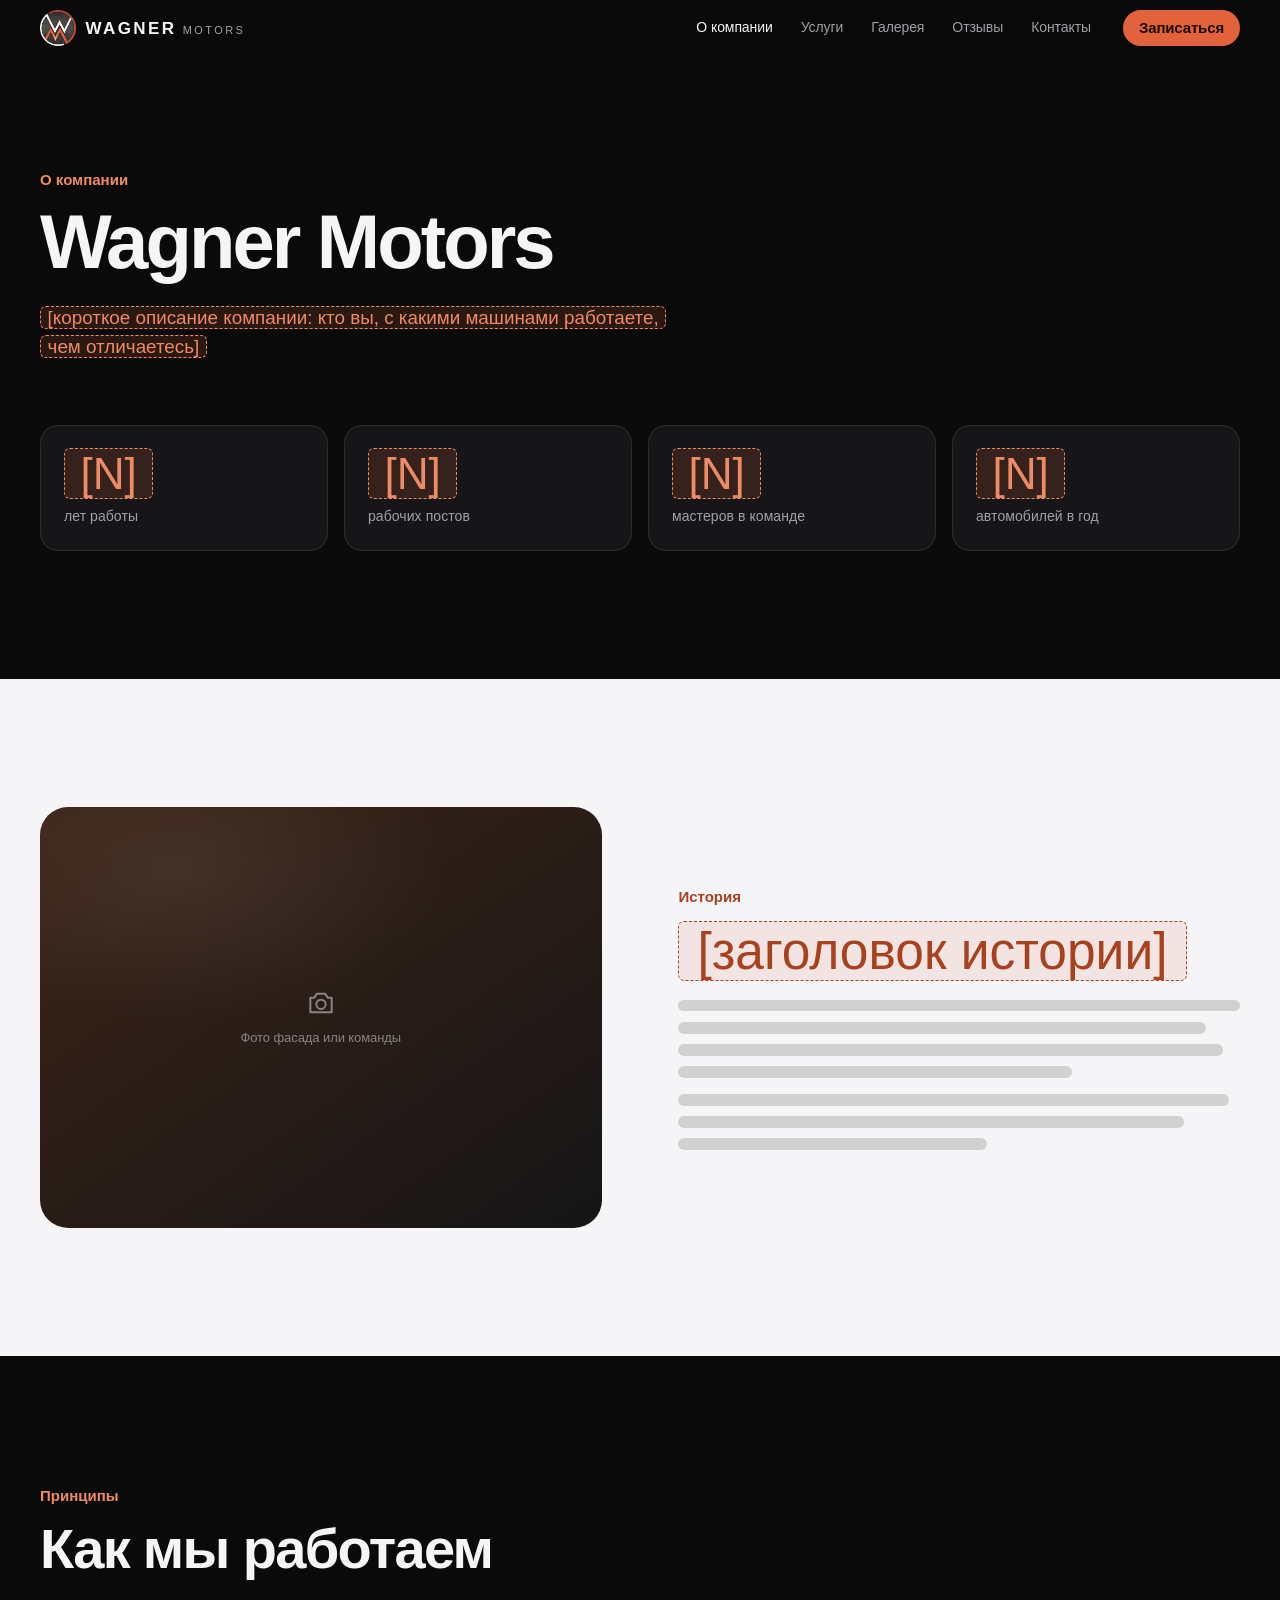
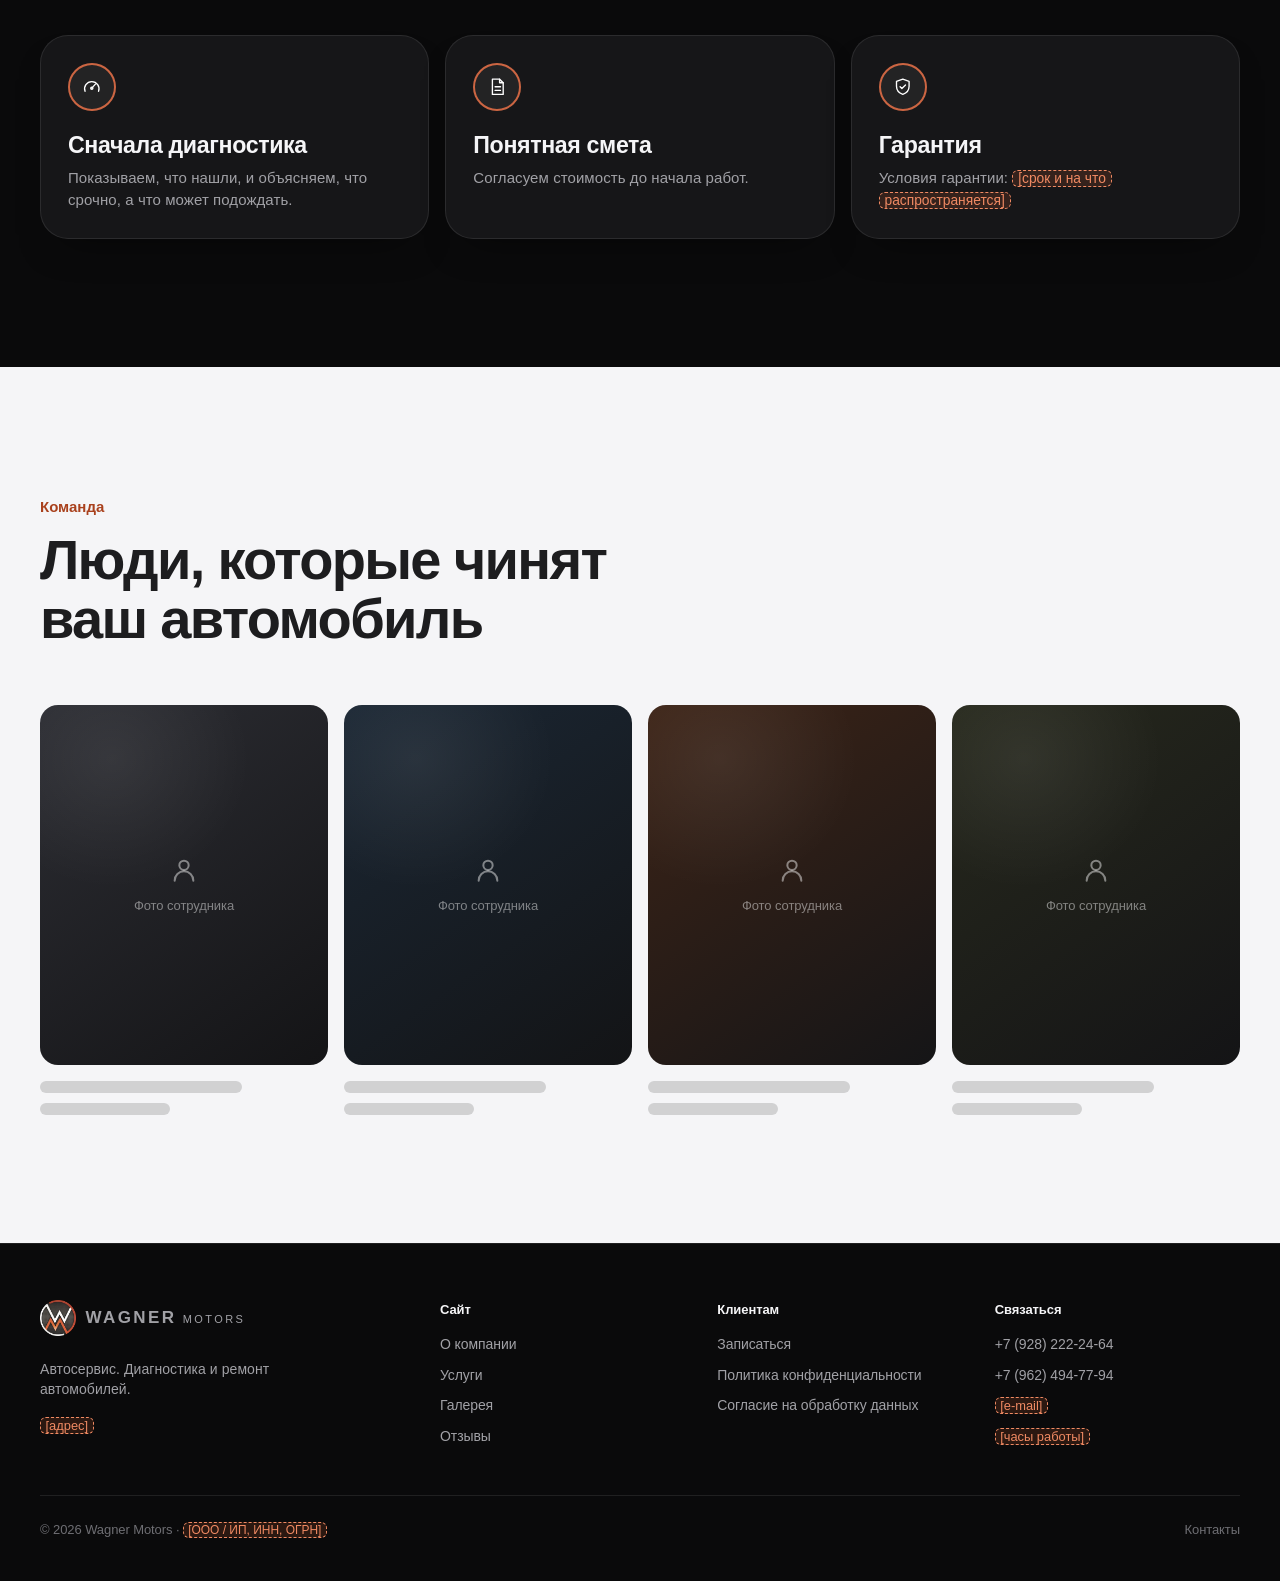
==== about.html @ d32212ee "«Позвонить» на компьютере открывает карточку с номерами и кнопкой «Скопировать» Co-Authored-By: Clau" ====
<!doctype html>
<html lang="ru">
<head>
<meta charset="utf-8">
<meta name="viewport" content="width=device-width, initial-scale=1, viewport-fit=cover">
<title>О компании — Wagner Motors</title>
<meta name="description" content="Wagner Motors: кто мы и как работаем.">
<meta name="theme-color" content="#0a0a0b">
<meta http-equiv="Content-Security-Policy" content="default-src 'self'; script-src 'self' 'sha256-Du+OJKJSbdUgz5nrHeWWINvez6XKDDU/tyj/5c2uvwo='; style-src 'self' 'unsafe-inline'; img-src 'self' data:; font-src 'self'; connect-src 'self'; media-src 'self'; object-src 'none'; frame-src 'none'; worker-src 'none'; manifest-src 'self'; base-uri 'self'; form-action 'self'; upgrade-insecure-requests">
<meta name="referrer" content="strict-origin-when-cross-origin">
<link rel="icon" type="image/png" href="img/logo-64.png">
<link rel="stylesheet" href="css/styles.css?v=0e5d24f6">
<script>document.documentElement.classList.add('js')</script>
<script src="js/spring.js?v=8c2b770c" defer></script>
<script src="js/main.js?v=ab957390" defer></script>
</head>
<body>
<svg width="0" height="0" style="position:absolute" aria-hidden="true"><symbol id="i-cart" viewBox="0 0 24 24"><path d="M3 4h2l2.2 10.2a2 2 0 0 0 2 1.6h7.6a2 2 0 0 0 2-1.5L20.5 8H6.2"/><circle cx="10" cy="20" r="1.3"/><circle cx="17" cy="20" r="1.3"/></symbol><symbol id="i-close" viewBox="0 0 24 24"><path d="M6 6l12 12M18 6L6 18"/></symbol><symbol id="i-arrow" viewBox="0 0 24 24"><path d="M5 12h14M13 6l6 6-6 6"/></symbol><symbol id="i-chev-left" viewBox="0 0 24 24"><path d="M15 5l-7 7 7 7"/></symbol><symbol id="i-chev-right" viewBox="0 0 24 24"><path d="M9 5l7 7-7 7"/></symbol><symbol id="i-play" viewBox="0 0 24 24"><path d="M8 5.5v13l11-6.5z"/></symbol><symbol id="i-camera" viewBox="0 0 24 24"><path d="M4 8h3l2-3h6l2 3h3v11H4z"/><circle cx="12" cy="13" r="3.5"/></symbol><symbol id="i-video" viewBox="0 0 24 24"><rect x="3" y="6" width="13" height="12" rx="2"/><path d="M16 10l5-3v10l-5-3"/></symbol><symbol id="i-phone" viewBox="0 0 24 24"><path d="M5 4h4l2 5-2.5 1.5a11 11 0 0 0 5 5L15 13l5 2v4a1 1 0 0 1-1 1A16 16 0 0 1 4 5a1 1 0 0 1 1-1z"/></symbol><symbol id="i-pin" viewBox="0 0 24 24"><path d="M12 21s-7-6.2-7-11.5a7 7 0 0 1 14 0C19 14.8 12 21 12 21z"/><circle cx="12" cy="9.5" r="2.5"/></symbol><symbol id="i-clock" viewBox="0 0 24 24"><circle cx="12" cy="12" r="8.5"/><path d="M12 7.5V12l3 2"/></symbol><symbol id="i-mail" viewBox="0 0 24 24"><rect x="3.5" y="5.5" width="17" height="13" rx="2"/><path d="M4 7l8 6 8-6"/></symbol><symbol id="i-chat" viewBox="0 0 24 24"><path d="M4 5.5h16v11H9l-5 4z"/></symbol><symbol id="i-wrench" viewBox="0 0 24 24"><path d="M14.7 6.3a4 4 0 0 0 5 5L12 19a2.1 2.1 0 0 1-3-3l7.7-7.7z"/><path d="M14.7 6.3L17 4l3 3-2.3 2.3"/></symbol><symbol id="i-engine" viewBox="0 0 24 24"><path d="M3 10v6M3 13h3M6 9h3V7h6v2h2l2 2h2v5h-2l-2 2H9l-3-2z"/></symbol><symbol id="i-gauge" viewBox="0 0 24 24"><path d="M4.5 17a8 8 0 1 1 15 0"/><path d="M12 13.5l4-4.5"/><circle cx="12" cy="13.5" r="1.2"/></symbol><symbol id="i-disc" viewBox="0 0 24 24"><circle cx="12" cy="12" r="8"/><circle cx="12" cy="12" r="2.5"/><path d="M12 4a8 8 0 0 1 8 8"/></symbol><symbol id="i-bolt" viewBox="0 0 24 24"><path d="M13 3L5 13.5h6L10 21l8-10.5h-6z"/></symbol><symbol id="i-drop" viewBox="0 0 24 24"><path d="M12 3.5s6 6.5 6 10.5a6 6 0 0 1-12 0c0-4 6-10.5 6-10.5z"/></symbol><symbol id="i-car" viewBox="0 0 24 24"><path d="M5 16v-4l1.8-4.2A2 2 0 0 1 8.6 6.5h6.8a2 2 0 0 1 1.8 1.3L19 12v4"/><path d="M3.5 12h17v4.5h-17z"/><path d="M6 16.5V19M18 16.5V19"/></symbol><symbol id="i-snow" viewBox="0 0 24 24"><path d="M12 3v18M4.2 7.5l15.6 9M4.2 16.5l15.6-9"/></symbol><symbol id="i-check" viewBox="0 0 24 24"><path d="M5 12.5l4.5 4.5L19 7.5"/></symbol><symbol id="i-plus" viewBox="0 0 24 24"><path d="M12 5v14M5 12h14"/></symbol><symbol id="i-minus" viewBox="0 0 24 24"><path d="M5 12h14"/></symbol><symbol id="i-trash" viewBox="0 0 24 24"><path d="M5 7h14M10 7V4.5h4V7M7 7l1 13h8l1-13"/></symbol><symbol id="i-star" viewBox="0 0 24 24"><path d="M12 3.5l2.6 5.4 5.9.7-4.4 4 1.2 5.9L12 16.6l-5.3 2.9 1.2-5.9-4.4-4 5.9-.7z"/></symbol><symbol id="i-ticket" viewBox="0 0 24 24"><path d="M3.5 7.5a1 1 0 0 1 1-1h15a1 1 0 0 1 1 1V10a2 2 0 0 0 0 4v2.5a1 1 0 0 1-1 1h-15a1 1 0 0 1-1-1V14a2 2 0 0 0 0-4z"/><path d="M14.5 7v10" stroke-dasharray="1.5 2.2"/></symbol><symbol id="i-card" viewBox="0 0 24 24"><rect x="3" y="5.5" width="18" height="13" rx="2"/><path d="M3 10h18M7 15h3"/></symbol><symbol id="i-qr" viewBox="0 0 24 24"><path d="M4 4h6v6H4zM14 4h6v6h-6zM4 14h6v6H4zM14 14h2v2h-2zM18 18h2v2h-2zM14 18h2M18 14h2"/></symbol><symbol id="i-user" viewBox="0 0 24 24"><circle cx="12" cy="8.5" r="3.5"/><path d="M5 20a7 7 0 0 1 14 0"/></symbol><symbol id="i-shield" viewBox="0 0 24 24"><path d="M12 3.5l7 2.5v5.5c0 4.5-3 7.6-7 9-4-1.4-7-4.5-7-9V6z"/><path d="M9 12l2 2 4-4"/></symbol><symbol id="i-doc" viewBox="0 0 24 24"><path d="M6 3.5h8l4 4v13H6z"/><path d="M14 3.5v4h4M9 12h6M9 16h6"/></symbol></svg>
<header class="nav">
  <div class="container nav__inner">
    <a class="logo" href="index.html" aria-label="Wagner Motors — на главную">
      <img class="logo__mark" src="img/logo-128.webp" alt="" width="36" height="36"><span class="logo__text"><span class="logo__word">WAGNER</span><span class="logo__sub">MOTORS</span></span>
    </a>
    <nav class="nav__links" aria-label="Основное меню"><a href="about.html" aria-current="page">О компании</a><a href="services.html">Услуги</a><a href="gallery.html">Галерея</a><a href="reviews.html">Отзывы</a><a href="contacts.html">Контакты</a></nav>
    <div class="nav__actions">
      
      <a class="btn btn--primary btn--sm nav__cta" href="booking.html">Записаться</a>
      <button class="icon-btn burger" type="button" aria-label="Открыть меню" aria-expanded="false" aria-controls="menu"><span class="burger__lines"></span></button>
    </div>
  </div>
</header>
<div class="menu-scrim"></div>
<nav class="menu" id="menu" aria-label="Меню">
  <a href="about.html" aria-current="page">О компании<svg class="i" aria-hidden="true"><use href="#i-chev-right"/></svg></a><a href="services.html">Услуги<svg class="i" aria-hidden="true"><use href="#i-chev-right"/></svg></a><a href="gallery.html">Галерея<svg class="i" aria-hidden="true"><use href="#i-chev-right"/></svg></a><a href="reviews.html">Отзывы<svg class="i" aria-hidden="true"><use href="#i-chev-right"/></svg></a><a href="contacts.html">Контакты<svg class="i" aria-hidden="true"><use href="#i-chev-right"/></svg></a>
  <a class="btn btn--primary btn--lg" href="booking.html">Записаться</a>
  <a class="btn btn--ghost btn--lg" href="tel:+79282222464"><svg class="i" aria-hidden="true"><use href="#i-phone"/></svg>+7 (928) 222-24-64</a>
</nav>
<main>
<section class="page-hero">
  <div class="container">
    <p class="eyebrow reveal">О компании</p>
    <h1 class="h1 reveal" style="--d:1">Wagner Motors</h1>
    <p class="lead reveal" style="--d:2"><mark class="todo">[короткое описание компании: кто вы, с какими машинами работаете, чем отличаетесь]</mark></p>
  </div>
</section>

<section class="section section--flush-top">
  <div class="container">
    <div class="stats">
      <div class="stat reveal"><div class="stat__value"><mark class="todo">[N]</mark></div><p class="small">лет работы</p></div>
      <div class="stat reveal" style="--d:1"><div class="stat__value"><mark class="todo">[N]</mark></div><p class="small">рабочих постов</p></div>
      <div class="stat reveal" style="--d:2"><div class="stat__value"><mark class="todo">[N]</mark></div><p class="small">мастеров в команде</p></div>
      <div class="stat reveal" style="--d:3"><div class="stat__value"><mark class="todo">[N]</mark></div><p class="small">автомобилей в год</p></div>
    </div>
  </div>
</section>

<section class="section theme-light">
  <div class="container split">
    <div class="split__media reveal"><div class="ph ph--warm"><div class="ph__inner"><svg class="i" aria-hidden="true"><use href="#i-camera"/></svg><span>Фото фасада или команды</span></div></div></div>
    <div>
      <p class="eyebrow reveal">История</p>
      <h2 class="h2 reveal" style="--d:1"><mark class="todo">[заголовок истории]</mark></h2>
      <div class="prose reveal" style="--d:2">
        <p style="margin-top:1.25rem"><span class="sk" style="--w:100%"></span><span class="sk" style="--w:94%"></span><span class="sk" style="--w:97%"></span><span class="sk" style="--w:70%"></span></p>
        <p><span class="sk" style="--w:98%"></span><span class="sk" style="--w:90%"></span><span class="sk" style="--w:55%"></span></p>
      </div>
    </div>
  </div>
</section>

<section class="section">
  <div class="container">
    <div class="section__head">
      <p class="eyebrow reveal">Принципы</p>
      <h2 class="h2 reveal" style="--d:1">Как мы работаем</h2>
    </div>
    <div class="cards">
      <div class="card reveal"><span class="card__icon"><svg class="i" aria-hidden="true"><use href="#i-gauge"/></svg></span><h3 class="h3">Сначала диагностика</h3><p class="small">Показываем, что нашли, и&nbsp;объясняем, что срочно, а&nbsp;что может подождать.</p></div>
      <div class="card reveal" style="--d:1"><span class="card__icon"><svg class="i" aria-hidden="true"><use href="#i-doc"/></svg></span><h3 class="h3">Понятная смета</h3><p class="small">Согласуем стоимость до&nbsp;начала работ.</p></div>
      <div class="card reveal" style="--d:2"><span class="card__icon"><svg class="i" aria-hidden="true"><use href="#i-shield"/></svg></span><h3 class="h3">Гарантия</h3><p class="small">Условия гарантии: <mark class="todo">[срок и на что распространяется]</mark></p></div>
    </div>
  </div>
</section>

<section class="section theme-light">
  <div class="container">
    <div class="section__head">
      <p class="eyebrow reveal">Команда</p>
      <h2 class="h2 reveal" style="--d:1">Люди, которые чинят ваш автомобиль</h2>
    </div>
    <div class="team">
      <div class="person reveal" style="--d:0"><div class="ph ph--steel"><div class="ph__inner"><svg class="i" aria-hidden="true"><use href="#i-user"/></svg><span>Фото сотрудника</span></div></div><div class="person__name"><span class="sk" style="--w:70%"></span><span class="sk" style="--w:45%"></span></div></div><div class="person reveal" style="--d:1"><div class="ph ph--cool"><div class="ph__inner"><svg class="i" aria-hidden="true"><use href="#i-user"/></svg><span>Фото сотрудника</span></div></div><div class="person__name"><span class="sk" style="--w:70%"></span><span class="sk" style="--w:45%"></span></div></div><div class="person reveal" style="--d:2"><div class="ph ph--warm"><div class="ph__inner"><svg class="i" aria-hidden="true"><use href="#i-user"/></svg><span>Фото сотрудника</span></div></div><div class="person__name"><span class="sk" style="--w:70%"></span><span class="sk" style="--w:45%"></span></div></div><div class="person reveal" style="--d:3"><div class="ph ph--olive"><div class="ph__inner"><svg class="i" aria-hidden="true"><use href="#i-user"/></svg><span>Фото сотрудника</span></div></div><div class="person__name"><span class="sk" style="--w:70%"></span><span class="sk" style="--w:45%"></span></div></div>
    </div>
  </div>
</section>
</main>
<footer class="footer">
  <div class="container">
    <div class="footer__grid">
      <div class="footer__brand">
        <a class="logo" href="index.html"><img class="logo__mark" src="img/logo-128.webp" alt="" width="36" height="36"><span class="logo__text"><span class="logo__word">WAGNER</span><span class="logo__sub">MOTORS</span></span></a>
        <p class="small">Автосервис. Диагностика и ремонт автомобилей.</p>
        <p class="small"><mark class="todo">[адрес]</mark></p>
      </div>
      <div>
        <h4>Сайт</h4>
        <ul>
          <li><a href="about.html">О компании</a></li>
          <li><a href="services.html">Услуги</a></li>
          <li><a href="gallery.html">Галерея</a></li>
          <li><a href="reviews.html">Отзывы</a></li>
        </ul>
      </div>
      <div>
        <h4>Клиентам</h4>
        <ul>
          <li><a href="booking.html">Записаться</a></li>
          
          
          <li><a href="privacy.html">Политика конфиденциальности</a></li>
          <li><a href="consent.html">Согласие на обработку данных</a></li>
        </ul>
      </div>
      <div>
        <h4>Связаться</h4>
        <ul>
          <li><a href="tel:+79282222464">+7 (928) 222-24-64</a></li><li><a href="tel:+79624947794">+7 (962) 494-77-94</a></li>
          <li><mark class="todo">[e-mail]</mark></li>
          <li><mark class="todo">[часы работы]</mark></li>
        </ul>
      </div>
    </div>
    <div class="footer__bottom">
      <span>© <span data-year>2026</span> Wagner Motors · <mark class="todo">[ООО / ИП, ИНН, ОГРН]</mark></span>
      <a href="contacts.html">Контакты</a>
    </div>
  </div>
</footer>
</body>
</html>
---- css/styles.css ----
/* Wagner Motors — общие стили. Черновик дизайна (рыба). */

/* ============ ТОКЕНЫ ============ */
:root {
  --bg: #0a0a0b;
  --bg-2: #111113;
  --surface: #161618;
  --surface-2: #1e1e21;
  --line: rgba(255, 255, 255, 0.09);
  --line-strong: rgba(255, 255, 255, 0.16);
  --text: #f5f5f7;
  --text-2: #a1a1a6;
  --text-3: #6e6e73;
  --accent: #e2633b;
  --accent-text: #f08a63;
  --accent-ink: #1a0a02;
  --accent-soft: rgba(226, 99, 59, 0.15);
  --accent-glow: rgba(226, 99, 59, 0.55);
  --glass: rgba(22, 22, 24, 0.62);
  --glass-heavy: rgba(30, 30, 33, 0.8);
  --glass-line: rgba(255, 255, 255, 0.1);
  --ok: #30d158;
  --danger: #ff453a;

  --radius-s: 10px;
  --radius: 18px;
  --radius-l: 28px;
  --radius-pill: 999px;
  --shadow: 0 20px 40px -24px rgba(0, 0, 0, 0.6);
  --shadow-l: 0 40px 80px -30px rgba(0, 0, 0, 0.75);

  --font: -apple-system, BlinkMacSystemFont, "SF Pro Text", "Segoe UI", Roboto, "Helvetica Neue", Arial, sans-serif;
  --font-display: -apple-system, BlinkMacSystemFont, "SF Pro Display", "Segoe UI", Roboto, "Helvetica Neue", Arial, sans-serif;

  --container: 1200px;
  --gutter: clamp(1rem, 4vw, 2.5rem);
  --nav-h: 3.5rem;
  --ease-out: cubic-bezier(0.22, 1, 0.36, 1);

  --brand-ring: #cc6542;   /* кольцо фирменных иконок */
  --brand-disc: #232324;   /* тёмный круг фирменных иконок */

  color-scheme: dark;
}

/* Светлые секции: те же компоненты, другие значения токенов */
.theme-light {
  --bg: #f5f5f7;
  --bg-2: #ffffff;
  --surface: #ffffff;
  --surface-2: #f0f0f3;
  --line: rgba(0, 0, 0, 0.08);
  --line-strong: rgba(0, 0, 0, 0.15);
  --text: #1d1d1f;
  --text-2: #6e6e73;
  --text-3: #8e8e93;
  --accent: #d4552d;
  --accent-text: #a9411d;
  --accent-ink: #ffffff;
  --accent-soft: rgba(212, 85, 45, 0.1);
  --shadow: 0 1px 2px rgba(0, 0, 0, 0.04), 0 16px 32px -16px rgba(0, 0, 0, 0.14);
  color-scheme: light;
}

/* ============ БАЗА ============ */
*, *::before, *::after { box-sizing: border-box; }

html {
  -webkit-text-size-adjust: 100%;
  scroll-padding-top: calc(var(--nav-h) + 1rem);
}
html.is-locked { overflow: hidden; }

body {
  margin: 0;
  background: var(--bg);
  color: var(--text);
  font: 400 1.0625rem/1.55 var(--font);
  letter-spacing: -0.005em;
  -webkit-font-smoothing: antialiased;
  -moz-osx-font-smoothing: grayscale;
  overflow-x: clip;
}

h1, h2, h3, h4, p, dl, dd, figure { margin: 0; }
img, svg, video { display: block; max-width: 100%; }
a { color: inherit; text-decoration: none; }
button { font: inherit; color: inherit; }
svg.i { width: 1.25rem; height: 1.25rem; fill: none; stroke: currentColor; stroke-width: 1.75; stroke-linecap: round; stroke-linejoin: round; flex: none; }

:focus-visible { outline: 2px solid var(--accent); outline-offset: 3px; border-radius: 6px; }
[tabindex="-1"]:focus { outline: none; }

.container { width: min(100% - 2 * var(--gutter), var(--container)); margin-inline: auto; }
.visually-hidden { position: absolute; width: 1px; height: 1px; overflow: hidden; clip-path: inset(50%); white-space: nowrap; }

/* ============ ТИПОГРАФИКА ============ */
.display, .h1, .h2, .h3 { text-wrap: balance; overflow-wrap: break-word; hyphens: auto; -webkit-hyphens: auto; }
/* Трекинг зависит от размера: крупное — плотнее, мелкое — свободнее */
.display {
  font-family: var(--font-display);
  font-weight: 700;
  font-size: clamp(2.6rem, 7.4vw, 6.25rem);
  line-height: 1.02;
  letter-spacing: -0.042em;
}
.h1 {
  font-family: var(--font-display);
  font-weight: 700;
  font-size: clamp(2.5rem, 6vw, 4.75rem);
  line-height: 1.03;
  letter-spacing: -0.038em;
}
.h2 {
  font-family: var(--font-display);
  font-weight: 700;
  font-size: clamp(2rem, 4.6vw, 3.5rem);
  line-height: 1.06;
  letter-spacing: -0.03em;
}
.h3 {
  font-family: var(--font-display);
  font-weight: 600;
  font-size: clamp(1.2rem, 1.9vw, 1.45rem);
  line-height: 1.22;
  letter-spacing: -0.016em;
}
.lead {
  font-size: clamp(1.125rem, 1.6vw, 1.375rem);
  line-height: 1.45;
  letter-spacing: -0.012em;
  color: var(--text-2);
}
.eyebrow {
  display: block;
  margin-bottom: 0.75rem;
  font-size: 0.9375rem;
  font-weight: 600;
  letter-spacing: 0;
  color: var(--accent-text);
}
.small { font-size: 0.875rem; line-height: 1.45; letter-spacing: 0.005em; color: var(--text-2); }

/* Заметные заглушки: всё, что нужно уточнить у клиента */
mark.todo {
  background: var(--accent-soft);
  color: var(--accent-text);
  border: 1px dashed currentColor;
  border-radius: 6px;
  padding: 0 0.35em;
  font-weight: 500;
  font-size: 0.92em;
  letter-spacing: 0;
  -webkit-box-decoration-break: clone;
  box-decoration-break: clone;
}
.draft-note {
  display: inline-flex;
  align-items: center;
  gap: 0.4rem;
  margin-top: 1.25rem;
  padding: 0.35rem 0.7rem;
  border: 1px dashed var(--line-strong);
  border-radius: 8px;
  font-size: 0.8125rem;
  line-height: 1.4;
  color: var(--text-3);
}
.draft-note::before { content: "Черновик:"; font-weight: 600; color: var(--text-2); }

/* Скелетон-строки вместо придуманного текста */
.sk { display: block; height: 0.7em; width: var(--w, 100%); border-radius: 6px; background: var(--line-strong); }
.sk + .sk { margin-top: 0.6em; }

/* ============ КНОПКИ ============ */
/* Отклик на нажатие — сразу, на pointer-down (:active) */
.btn {
  display: inline-flex;
  align-items: center;
  justify-content: center;
  gap: 0.5em;
  min-height: 3rem;
  padding: 0 1.4rem;
  border: 0;
  border-radius: var(--radius-pill);
  font-size: 1rem;
  font-weight: 600;
  letter-spacing: -0.01em;
  white-space: nowrap;
  cursor: pointer;
  user-select: none;
  -webkit-tap-highlight-color: transparent;
  touch-action: manipulation;
  transition: transform 100ms ease-out, background-color 0.2s, color 0.2s, box-shadow 0.2s;
}
.btn:active { transform: scale(0.97); }
.btn--primary { background: var(--accent); color: var(--accent-ink); }
.btn--primary:hover { background: color-mix(in srgb, var(--accent) 88%, #fff); }
.btn--ghost { background: var(--surface-2); color: var(--text); box-shadow: inset 0 0 0 1px var(--line); }
.btn--ghost:hover { box-shadow: inset 0 0 0 1px var(--line-strong); }
.btn--sm { min-height: 2.25rem; padding: 0 1rem; font-size: 0.9375rem; }
.btn--lg { min-height: 3.5rem; padding: 0 1.75rem; font-size: 1.0625rem; }
.btn--block { width: 100%; }
.btn[disabled] { opacity: 0.5; cursor: default; }
.btn.is-loading { position: relative; color: transparent; pointer-events: none; }
.btn.is-loading::after {
  content: "";
  position: absolute;
  width: 1.1rem;
  height: 1.1rem;
  border-radius: 50%;
  border: 2px solid var(--accent-ink);
  border-right-color: transparent;
  animation: spin 0.7s linear infinite;
}
@keyframes spin { to { transform: rotate(360deg); } }

.link {
  display: inline-flex;
  align-items: center;
  gap: 0.35rem;
  font-weight: 600;
  color: var(--accent-text);
}
.link .i { width: 1rem; height: 1rem; transition: transform 0.25s var(--ease-out); }
.link:hover .i { transform: translateX(3px); }

.icon-btn {
  position: relative;
  display: grid;
  place-items: center;
  width: 2.5rem;
  height: 2.5rem;
  border: 0;
  border-radius: 50%;
  background: transparent;
  cursor: pointer;
  -webkit-tap-highlight-color: transparent;
  transition: transform 100ms ease-out, background-color 0.2s;
}
.icon-btn:hover { background: var(--line); }
.icon-btn:active { transform: scale(0.92); }

/* ============ NAV ============ */
/* Полупрозрачный слой: контент прокручивается под ним */
.nav {
  position: fixed;
  inset: 0 0 auto;
  z-index: 50;
  height: var(--nav-h);
  background: rgba(10, 10, 11, 0.55);
  color: var(--text);
  -webkit-backdrop-filter: blur(20px) saturate(180%);
  backdrop-filter: blur(20px) saturate(180%);
  transition: background-color 0.35s ease, color 0.35s ease;
}
/* Над светлой секцией стекло становится светлым — без резкого скачка яркости */
.nav.is-light {
  --text: #1d1d1f;
  --text-2: #6e6e73;
  --line: rgba(0, 0, 0, 0.08);
  background: rgba(245, 245, 247, 0.72);
}
.nav.is-light::after { background: linear-gradient(rgba(0, 0, 0, 0.06), transparent); }
/* Край прокрутки: мягкая тень вместо жёсткой линии, только когда под меню есть контент */
.nav::after {
  content: "";
  position: absolute;
  inset: 100% 0 auto;
  height: 18px;
  background: linear-gradient(rgba(0, 0, 0, 0.28), transparent);
  opacity: 0;
  transition: opacity 0.3s;
  pointer-events: none;
}
.nav.is-scrolled::after { opacity: 1; }
.nav__inner { display: flex; align-items: center; gap: 2rem; height: 100%; }

.logo { display: inline-flex; align-items: center; gap: 0.6rem; line-height: 1; flex: none; }
.logo__mark { width: 2.25rem; height: 2.25rem; flex: none; }
.logo__text { display: inline-flex; align-items: baseline; gap: 0.4rem; }
@media (max-width: 380px) { .logo__sub { display: none; } }
.logo__word { font-weight: 800; font-size: 1.0625rem; letter-spacing: 0.14em; }
.logo__sub { font-weight: 500; font-size: 0.6875rem; letter-spacing: 0.22em; color: var(--text-2); }

.nav__links { display: flex; gap: 1.75rem; margin-left: auto; font-size: 0.875rem; color: var(--text-2); }
.nav__links a { transition: color 0.2s; }
.nav__links a:hover, .nav__links a[aria-current="page"] { color: var(--text); }
.nav__actions { display: flex; align-items: center; gap: 0.5rem; }

.cart-btn__badge {
  position: absolute;
  top: 2px;
  right: 0;
  min-width: 1.1rem;
  height: 1.1rem;
  padding: 0 0.3rem;
  border-radius: var(--radius-pill);
  background: var(--accent);
  color: var(--accent-ink);
  font-size: 0.6875rem;
  font-weight: 700;
  line-height: 1.1rem;
  text-align: center;
  font-variant-numeric: tabular-nums;
}
.cart-btn__badge[hidden] { display: none; }

.burger { display: none; }
.burger__lines { position: relative; width: 18px; height: 12px; }
.burger__lines::before, .burger__lines::after {
  content: "";
  position: absolute;
  left: 0;
  width: 100%;
  height: 1.75px;
  border-radius: 2px;
  background: currentColor;
  transition: transform 0.35s var(--ease-out), top 0.35s var(--ease-out);
}
.burger__lines::before { top: 2px; }
.burger__lines::after { top: 8.5px; }
.burger.is-open .burger__lines::before { top: 5.25px; transform: rotate(45deg); }
.burger.is-open .burger__lines::after { top: 5.25px; transform: rotate(-45deg); }

@media (max-width: 900px) {
  .nav__links { display: none; }
  .nav__actions { margin-left: auto; }
  .burger { display: grid; }
}
@media (max-width: 480px) {
  .nav__cta { display: none; }
}

/* Мобильное меню: вырастает из кнопки (правый верхний угол) и уходит тем же путём */
.menu {
  position: fixed;
  z-index: 60;
  top: calc(var(--nav-h) + 0.5rem);
  left: 0.75rem;
  right: 0.75rem;
  padding: 0.6rem;
  border-radius: 24px;
  background: var(--glass-heavy);
  -webkit-backdrop-filter: blur(30px) saturate(180%);
  backdrop-filter: blur(30px) saturate(180%);
  box-shadow: var(--shadow-l), inset 0 0 0 1px var(--glass-line);
  transform-origin: top right;
  transform: translateY(-6px) scale(0.92);
  opacity: 0;
  visibility: hidden;
  transition: transform 0.4s var(--ease-out), opacity 0.22s ease, visibility 0s 0.4s;
}
.menu.is-open {
  transform: none;
  opacity: 1;
  visibility: visible;
  transition: transform 0.4s var(--ease-out), opacity 0.2s ease, visibility 0s;
}
.menu a:not(.btn) {
  display: flex;
  justify-content: space-between;
  align-items: center;
  padding: 0.85rem 1rem;
  border-radius: 14px;
  font-size: 1.25rem;
  font-weight: 600;
  letter-spacing: -0.016em;
  -webkit-tap-highlight-color: transparent;
}
.menu a:not(.btn):active { background: var(--line); }
.menu a[aria-current="page"] { color: var(--accent-text); }
.menu a .i { color: var(--text-3); }
.menu .btn { width: 100%; margin-top: 0.4rem; }
.menu .btn .i { width: 1.1rem; height: 1.1rem; }
.menu-scrim {
  position: fixed;
  inset: 0;
  z-index: 55;
  background: rgba(0, 0, 0, 0.45);
  opacity: 0;
  visibility: hidden;
  transition: opacity 0.3s, visibility 0s 0.3s;
}
.menu-scrim.is-open { opacity: 1; visibility: visible; transition: opacity 0.3s, visibility 0s; }
@media (min-width: 901px) { .menu, .menu-scrim { display: none; } }

/* ============ СЕКЦИИ ============ */
.section { position: relative; padding-block: clamp(4.5rem, 10vw, 8rem); background: var(--bg); color: var(--text); }
.section--flush-top { padding-top: 0; }
.section__head { max-width: 46rem; margin-bottom: clamp(2.25rem, 5vw, 3.5rem); }
.section__head .lead { margin-top: 1rem; }
.section__head--row { display: flex; align-items: flex-end; justify-content: space-between; gap: 1.5rem; flex-wrap: wrap; max-width: none; }
.section__head--row > div { max-width: 46rem; }

.page-hero { padding: calc(var(--nav-h) + clamp(3.5rem, 9vw, 7rem)) 0 clamp(2.5rem, 6vw, 4rem); }
.page-hero .lead { max-width: 40rem; margin-top: 1.25rem; }

/* ============ HERO ============ */
.hero {
  position: relative;
  isolation: isolate;
  display: flex;
  flex-direction: column;
  justify-content: center;
  min-height: 100svh;
  padding: calc(var(--nav-h) + clamp(2.5rem, 8vh, 5.5rem)) 0 clamp(1.5rem, 4vh, 3rem);
  overflow: hidden;
  text-align: center;
}
.hero__glow {
  position: absolute;
  z-index: -1;
  left: 50%;
  bottom: -25%;
  width: 120%;
  height: 75%;
  transform: translateX(-50%);
  background: radial-gradient(50% 50% at 50% 50%, rgba(226, 99, 59, 0.2), transparent 70%);
  pointer-events: none;
}
.hero__inner { display: flex; flex-direction: column; align-items: center; }
/* Второй экран «Ремонт»: та же сцена со сканом, но по высоте контента */
.hero--repair { min-height: 0; padding: clamp(4.5rem, 12vh, 8rem) 0 clamp(2rem, 6vh, 4rem); }
.scan--lift { aspect-ratio: 800 / 383; width: min(100%, 1040px); }
.hero__lead { max-width: 36rem; margin-top: 1.25rem; }
.hero__actions { display: flex; flex-wrap: wrap; justify-content: center; gap: 0.75rem; margin-top: 2rem; }

/* Сканирование автомобиля: линия проходит по силуэту и «зажигает» узлы */
.scan { position: relative; width: min(100%, 980px); aspect-ratio: 8 / 3; margin: clamp(2rem, 6vh, 4rem) auto 0; }
.scan > svg { position: absolute; inset: 0; width: 100%; height: 100%; overflow: visible; }
.scan__body { fill: none; stroke: var(--text-3); stroke-width: 1.5; stroke-linecap: round; stroke-linejoin: round; }
.scan__lit { fill: none; stroke: var(--accent); stroke-width: 1.75; stroke-linecap: round; stroke-linejoin: round; }
.scan__litwrap { filter: drop-shadow(0 0 8px rgba(226, 99, 59, 0.35)); transition: opacity 1.4s ease; }
.scan.is-done .scan__litwrap { opacity: 0.85; }
.scan__ground { stroke: var(--line-strong); stroke-width: 1; }
.scan__line line { stroke: var(--accent); stroke-width: 2; }
.scan__line { transition: opacity 0.6s ease; }
.scan.is-done .scan__line { opacity: 0; }

.scan__point { position: absolute; left: var(--x); top: var(--y); width: 0; height: 0; }
.scan__dot {
  position: absolute;
  left: -6px;
  top: -6px;
  width: 12px;
  height: 12px;
  border-radius: 50%;
  background: var(--accent);
  box-shadow: 0 0 0 4px rgba(226, 99, 59, 0.2), 0 0 18px var(--accent-glow);
  transform: scale(0);
  transition: transform 0.45s var(--ease-out);
}
.scan__label {
  position: absolute;
  bottom: 16px;
  left: 50%;
  display: inline-flex;
  align-items: center;
  gap: 0.35rem;
  padding: 0.35rem 0.7rem;
  border-radius: var(--radius-pill);
  background: var(--glass);
  -webkit-backdrop-filter: blur(12px);
  backdrop-filter: blur(12px);
  box-shadow: inset 0 0 0 1px var(--glass-line);
  font-size: 0.8125rem;
  font-weight: 600;
  letter-spacing: 0.005em;
  white-space: nowrap;
  opacity: 0;
  transform: translate(-50%, 6px);
  transition: opacity 0.35s ease, transform 0.5s var(--ease-out);
}
.scan__label .i { width: 0.9rem; height: 0.9rem; color: var(--ok); stroke-width: 2.25; }
.scan__point--below .scan__label { bottom: auto; top: 16px; transform: translate(-50%, -6px); }
.scan__point--end .scan__label { left: auto; right: -12px; transform: translateY(6px); }
.scan__point.is-on .scan__dot { transform: scale(1); }
.scan__point.is-on .scan__label { opacity: 1; transform: translate(-50%, 0); }
.scan__point--end.is-on .scan__label { transform: none; }
@media (max-width: 560px) {
  .scan__label { font-size: 0.6875rem; padding: 0.25rem 0.5rem; }
  .scan__label .i { display: none; }
}

/* ============ АКЦИЯ / БИЛЕТ ============ */
.prize { overflow: hidden; }
.prize__grid { display: grid; grid-template-columns: 1.1fr 0.9fr; gap: clamp(2.5rem, 6vw, 5rem); align-items: center; }
.prize__text .lead { margin-top: 1.25rem; }
.prize__rules { display: flex; flex-wrap: wrap; align-items: center; gap: 0.75rem 1.25rem; margin-top: 1.75rem; }
@media (max-width: 900px) { .prize__grid { grid-template-columns: 1fr; } }

.ticket {
  --notch: 14px;
  --stub: 7.5rem;
  position: relative;
  display: grid;
  grid-template-columns: 1fr var(--stub);
  min-height: 15rem;
  border-radius: 22px;
  background: linear-gradient(140deg, #3a1f12 0%, #1b1a1d 48%, #121214 100%);
  box-shadow: inset 0 1px 0 rgba(255, 255, 255, 0.08), 0 0 0 1px rgba(255, 255, 255, 0.06), var(--shadow-l);
  will-change: transform;
}
.ticket::before, .ticket::after {
  content: "";
  position: absolute;
  right: calc(var(--stub) - var(--notch));
  width: calc(var(--notch) * 2);
  height: calc(var(--notch) * 2);
  border-radius: 50%;
  background: var(--bg);
}
.ticket::before { top: calc(var(--notch) * -1); }
.ticket::after { bottom: calc(var(--notch) * -1); }
.ticket__shine {
  position: absolute;
  inset: 0;
  border-radius: inherit;
  background: radial-gradient(circle at var(--mx, 30%) var(--my, 20%), rgba(255, 255, 255, 0.1), transparent 45%);
  pointer-events: none;
}
.ticket__main { display: flex; flex-direction: column; gap: 0.5rem; padding: 1.75rem; }
.ticket__label { font-size: 0.75rem; font-weight: 600; letter-spacing: 0.1em; text-transform: uppercase; color: var(--text-2); }
.ticket__prize { margin-top: auto; font-size: clamp(1.75rem, 3.4vw, 2.5rem); font-weight: 700; line-height: 1.05; letter-spacing: -0.032em; }
.ticket__meta { display: flex; flex-wrap: wrap; gap: 0.5rem 2rem; margin-top: 1rem; }
.ticket__meta dt { font-size: 0.75rem; letter-spacing: 0.02em; color: var(--text-3); }
.ticket__meta dd { font-size: 0.9375rem; font-weight: 600; }
.ticket__stub {
  display: flex;
  flex-direction: column;
  align-items: center;
  padding: 1.5rem 1rem;
  border-left: 2px dashed rgba(255, 255, 255, 0.14);
}
.ticket__no { font-weight: 700; color: var(--accent); }
.ticket__code {
  flex: 1;
  width: 2.25rem;
  margin-top: 1rem;
  border-radius: 2px;
  opacity: 0.55;
  background: repeating-linear-gradient(0deg,
    var(--text-2) 0 2px, transparent 2px 4px, var(--text-2) 4px 5px, transparent 5px 9px,
    var(--text-2) 9px 12px, transparent 12px 14px);
}

/* ============ ПРОДУКТ: ДИАГНОСТИКА ============ */
.product { display: grid; grid-template-columns: 1fr 1fr; gap: clamp(2rem, 6vw, 5rem); align-items: center; }
.product__media { aspect-ratio: 4 / 5; border-radius: var(--radius-l); }
.product__media > .ph, .split__media > .ph { width: 100%; height: 100%; border-radius: var(--radius-l); }
/* Фото в карточке диагностики: горизонтальный кадр целиком */
.product__media--photo { aspect-ratio: 3 / 2; overflow: hidden; background: var(--surface-2); box-shadow: var(--shadow); }
.product__media--photo img { display: block; width: 100%; height: 100%; object-fit: cover; }
.price { display: flex; flex-wrap: wrap; align-items: baseline; gap: 0.75rem; margin-top: 1.25rem; }
.price__value { font-family: var(--font-display); font-size: clamp(2.25rem, 4vw, 3rem); font-weight: 700; line-height: 1; letter-spacing: -0.035em; }
.badge {
  display: inline-flex;
  align-items: center;
  gap: 0.35rem;
  padding: 0.3rem 0.7rem;
  border-radius: var(--radius-pill);
  background: var(--accent-soft);
  color: var(--accent-text);
  font-size: 0.8125rem;
  font-weight: 600;
  letter-spacing: 0.005em;
}
.badge .i { width: 1rem; height: 1rem; }
.checklist { display: grid; gap: 0.85rem; margin: 1.75rem 0 0; padding: 0; list-style: none; }
.checklist li { display: flex; align-items: flex-start; gap: 0.75rem; }
.checklist .i { margin-top: 0.15rem; color: var(--accent); stroke-width: 2.25; }
.product__actions { display: flex; flex-wrap: wrap; gap: 0.75rem; margin-top: 2rem; }
@media (max-width: 900px) {
  .product { grid-template-columns: 1fr; }
  .product__media { aspect-ratio: 16 / 10; }
}

/* ============ ЗАГЛУШКИ ФОТО ============ */
.ph {
  position: relative;
  display: grid;
  place-items: center;
  overflow: hidden;
  border-radius: var(--radius);
  background: linear-gradient(145deg, var(--ph-a, #232327), var(--ph-b, #141416));
}
.ph::after {
  content: "";
  position: absolute;
  inset: 0;
  background: radial-gradient(80% 60% at 25% 15%, rgba(255, 255, 255, 0.07), transparent 60%);
  pointer-events: none;
}
.ph__inner { display: flex; flex-direction: column; align-items: center; gap: 0.6rem; padding: 1rem; font-size: 0.8125rem; text-align: center; color: rgba(255, 255, 255, 0.45); }
.ph__inner .i { width: 2rem; height: 2rem; stroke-width: 1.5; }
.ph--warm { --ph-a: #3d2417; --ph-b: #151517; }
.ph--cool { --ph-a: #1b2734; --ph-b: #131416; }
.ph--steel { --ph-a: #2c2d33; --ph-b: #141416; }
.ph--olive { --ph-a: #27291d; --ph-b: #141416; }
.ph--wine { --ph-a: #33181d; --ph-b: #141416; }
.ph__play {
  display: grid;
  place-items: center;
  width: 3.5rem;
  height: 3.5rem;
  border-radius: 50%;
  background: rgba(255, 255, 255, 0.14);
  -webkit-backdrop-filter: blur(10px);
  backdrop-filter: blur(10px);
  color: #fff;
}
.ph__play .i { width: 1.4rem; height: 1.4rem; fill: currentColor; stroke: none; margin-left: 3px; }

/* ============ ФИРМЕННЫЕ ИКОНКИ ============ */
/* Иконки клиента: тёмный круг, оранжевое кольцо, белая линия. Недостающие — svg в том же стиле */
.bicon { display: block; flex: none; width: 3.5rem; height: 3.5rem; border-radius: 50%; }
.bicon--sm { width: 2.5rem; height: 2.5rem; }
.bicon--svg { display: grid; place-items: center; background: var(--brand-disc); box-shadow: inset 0 0 0 2px var(--brand-ring); color: #fff; }
.bicon--svg .i { width: 42%; height: 42%; stroke-width: 1.5; }
.section__icon { margin-bottom: 1.25rem; }
.tel { color: inherit; font-variant-numeric: tabular-nums; white-space: nowrap; transition: color 0.2s; }
.tel:hover { color: var(--accent-text); }
.cta__phones { font-weight: 600; color: var(--text); line-height: 1.5; }

/* ============ ШАГИ ============ */
.steps { display: grid; grid-template-columns: repeat(3, 1fr); gap: 1rem; }
.step {
  display: flex;
  flex-direction: column;
  gap: 0.6rem;
  min-height: 16rem;
  padding: 2rem;
  border-radius: var(--radius-l);
  background: var(--surface);
  box-shadow: inset 0 0 0 1px var(--line);
}
.step__top { display: flex; justify-content: space-between; align-items: flex-start; margin-bottom: auto; padding-bottom: 1.5rem; }
.step__num {
  font-family: var(--font-display);
  font-size: 3.5rem;
  font-weight: 700;
  line-height: 1;
  letter-spacing: -0.04em;
  color: transparent;
  -webkit-text-stroke: 1px var(--text-3);
}
.step .small { font-size: 0.9375rem; }
@media (max-width: 900px) {
  .steps { grid-template-columns: 1fr; }
  .step { min-height: 0; }
  .step__num { font-size: 2.75rem; }
}

/* ============ КАРТОЧКИ УСЛУГ ============ */
.cards { display: grid; grid-template-columns: repeat(3, 1fr); gap: 1rem; }
.card {
  position: relative;
  display: flex;
  flex-direction: column;
  gap: 0.5rem;
  padding: 1.75rem;
  border-radius: var(--radius-l);
  background: var(--surface);
  box-shadow: var(--shadow), inset 0 0 0 1px var(--line);
  transition: transform 100ms ease-out, box-shadow 0.25s;
}
a.card:hover { box-shadow: var(--shadow), inset 0 0 0 1px var(--line-strong); }
a.card:active { transform: scale(0.985); }
.card__icon {
  display: grid;
  place-items: center;
  width: 3rem;
  height: 3rem;
  margin-bottom: 0.75rem;
  border-radius: 50%;
  background: var(--brand-disc);
  box-shadow: inset 0 0 0 2px var(--brand-ring);
  color: #fff;
}
.card__icon .i { width: 1.35rem; height: 1.35rem; stroke-width: 1.5; }
.card .small { font-size: 0.9375rem; }
.card__price { font-size: 1.0625rem; font-weight: 700; letter-spacing: -0.015em; color: var(--accent-text); }
.card__foot { display: flex; justify-content: space-between; align-items: center; gap: 1rem; margin-top: auto; padding-top: 1.25rem; font-size: 0.875rem; color: var(--text-3); }
@media (max-width: 900px) { .cards { grid-template-columns: repeat(2, 1fr); } }
@media (max-width: 560px) { .cards { grid-template-columns: 1fr; } }

/* Выделенная карточка диагностики на странице услуг */
.feature {
  display: grid;
  grid-template-columns: 1.2fr 1fr;
  gap: clamp(1.5rem, 4vw, 3rem);
  align-items: center;
  padding: clamp(1.75rem, 4vw, 3rem);
  border-radius: var(--radius-l);
  background: radial-gradient(120% 140% at 100% 0%, rgba(226, 99, 59, 0.28), transparent 55%), var(--surface);
  box-shadow: inset 0 0 0 1px var(--line);
}
.feature .product__actions { margin-top: 1.5rem; }
.feature .checklist { margin-top: 0; }
@media (max-width: 900px) { .feature { grid-template-columns: 1fr; } }

/* Прайс по группам */
.pricelist { display: grid; grid-template-columns: repeat(2, 1fr); gap: 1rem; align-items: stretch; } /* карточки в ряду одной высоты */
@media (max-width: 900px) { .pricelist { grid-template-columns: 1fr; } }
.price-group { padding: 1.75rem; border-radius: var(--radius-l); background: var(--surface); box-shadow: var(--shadow), inset 0 0 0 1px var(--line); scroll-margin-top: calc(var(--nav-h) + 1rem); }
.price-group__head { display: flex; align-items: center; gap: 0.9rem; margin-bottom: 0.75rem; }
.price-group__head .card__icon { margin: 0; }
.price-list { margin: 0; padding: 0; list-style: none; }
.price-row { display: flex; justify-content: space-between; align-items: baseline; gap: 1rem; padding: 0.8rem 0; border-top: 1px solid var(--line); }
.price-row:first-child { border-top: 0; }
.price-row__value { flex: none; font-weight: 600; color: var(--accent-text); white-space: nowrap; font-variant-numeric: tabular-nums; }
a.chip { display: inline-flex; align-items: center; }

/* ============ ГАЛЕРЕЯ ============ */
.bento { display: grid; grid-template-columns: repeat(4, 1fr); grid-auto-rows: clamp(9rem, 16vw, 13rem); gap: 0.75rem; }
.bento .g-item:nth-child(1) { grid-column: span 2; grid-row: span 2; }
.bento .g-item:nth-child(4) { grid-column: span 2; }
@media (max-width: 700px) { .bento { grid-template-columns: repeat(2, 1fr); grid-auto-rows: 9rem; } }

.gallery-grid { display: grid; grid-template-columns: repeat(3, 1fr); gap: 0.75rem; }
.gallery-grid .g-item { aspect-ratio: 4 / 3; }
.gallery-grid .g-item.is-entering { animation: fade-in 0.35s ease both; }
@media (max-width: 900px) { .gallery-grid { grid-template-columns: repeat(2, 1fr); } }
@media (max-width: 480px) { .gallery-grid { grid-template-columns: 1fr; } }
@keyframes fade-in { from { opacity: 0; } }

.g-item {
  display: block;
  width: 100%;
  height: 100%;
  padding: 0;
  border: 0;
  border-radius: var(--radius);
  background: none;
  cursor: zoom-in;
  -webkit-tap-highlight-color: transparent;
  transition: transform 100ms ease-out;
}
.g-item:active { transform: scale(0.98); }
.g-item[hidden] { display: none; }
.g-item .ph { width: 100%; height: 100%; border-radius: inherit; }
.g-item { overflow: hidden; background: var(--surface); }
.g-item__img { display: block; width: 100%; height: 100%; object-fit: cover; transition: transform 0.6s var(--ease-out); }
@media (hover: hover) { .g-item:hover .g-item__img { transform: scale(1.03); } }

.chips { display: flex; flex-wrap: wrap; gap: 0.5rem; margin-bottom: 2rem; }
.chip {
  min-height: 2.5rem;
  padding: 0 1.1rem;
  border: 0;
  border-radius: var(--radius-pill);
  background: var(--surface-2);
  color: var(--text-2);
  box-shadow: inset 0 0 0 1px var(--line);
  font-size: 0.9375rem;
  font-weight: 600;
  cursor: pointer;
  -webkit-tap-highlight-color: transparent;
  transition: transform 100ms ease-out, background-color 0.2s, color 0.2s;
}
.chip:active { transform: scale(0.96); }
.chip.is-active { background: var(--text); color: var(--bg); box-shadow: none; }

/* Лайтбокс: свайп между фото, смахивание вниз — закрыть */
.lightbox { position: fixed; inset: 0; z-index: 100; visibility: hidden; }
.lightbox.is-open { visibility: visible; }
.lightbox__backdrop { position: absolute; inset: 0; background: rgba(5, 5, 6, 0.94); opacity: 0; }
.lightbox__track { position: absolute; inset: 0; display: flex; touch-action: none; will-change: transform; cursor: grab; }
.lightbox__track:active { cursor: grabbing; }
.lightbox__slide { display: grid; place-items: center; flex: 0 0 100vw; height: 100%; padding: clamp(4rem, 9vh, 5.5rem) clamp(1rem, 6vw, 6rem); }
.lightbox__media {
  width: min(100%, 1100px, calc((100svh - 11rem) * 1.5));
  aspect-ratio: 3 / 2;
  overflow: hidden;
  border-radius: 18px;
  will-change: transform;
  user-select: none;
}
.lightbox__media .ph { width: 100%; height: 100%; border-radius: 0; }
/* Фото целиком: вертикальные кадры вписываются по высоте */
.lightbox__media:has(img) { width: min(100%, 1100px); height: calc(100svh - 11rem); aspect-ratio: auto; border-radius: 0; overflow: visible; display: grid; place-items: center; }
.lightbox__media img { max-width: 100%; max-height: 100%; width: auto; height: auto; border-radius: 14px; -webkit-user-drag: none; }
.lightbox__media .ph__inner { font-size: 0.9375rem; }
.lightbox__ui { position: absolute; inset: 0 0 auto; display: flex; justify-content: space-between; align-items: center; padding: 1rem clamp(1rem, 3vw, 1.5rem); pointer-events: none; }
.lightbox__ui > * { pointer-events: auto; }
.lightbox__counter { font-size: 0.875rem; font-weight: 600; color: rgba(255, 255, 255, 0.7); font-variant-numeric: tabular-nums; }
.lightbox__caption { position: absolute; inset: auto 0 clamp(1.25rem, 4vh, 2rem); padding: 0 1rem; text-align: center; font-size: 0.9375rem; color: rgba(255, 255, 255, 0.75); pointer-events: none; }
.lb-btn {
  display: grid;
  place-items: center;
  width: 2.75rem;
  height: 2.75rem;
  border: 0;
  border-radius: 50%;
  background: rgba(255, 255, 255, 0.12);
  -webkit-backdrop-filter: blur(16px);
  backdrop-filter: blur(16px);
  color: #fff;
  cursor: pointer;
  transition: transform 100ms ease-out, background-color 0.2s, opacity 0.2s;
}
.lb-btn:hover { background: rgba(255, 255, 255, 0.2); }
.lb-btn:active { transform: scale(0.92); }
.lb-btn:disabled { opacity: 0; pointer-events: none; }
.lightbox__prev, .lightbox__next { position: absolute; top: 50%; margin-top: -1.375rem; }
.lightbox__prev { left: clamp(0.75rem, 2vw, 1.5rem); }
.lightbox__next { right: clamp(0.75rem, 2vw, 1.5rem); }
@media (pointer: coarse) { .lightbox__prev, .lightbox__next { display: none; } }

/* ============ ОТЗЫВЫ ============ */
.rail {
  --rail-pad: max(var(--gutter), calc((100% - var(--container)) / 2));
  display: grid;
  grid-auto-flow: column;
  grid-auto-columns: minmax(17rem, 22rem);
  gap: 1rem;
  overflow-x: auto;
  padding: 0.25rem var(--rail-pad) 1.5rem;
  scroll-padding-inline: var(--rail-pad);
  scroll-snap-type: x mandatory;
  scrollbar-width: none;
  overscroll-behavior-x: contain;
}
.rail::-webkit-scrollbar { display: none; }
.rail > * { scroll-snap-align: start; }
.rail-nav { display: flex; gap: 0.5rem; }
.rail-nav .icon-btn { background: var(--surface); box-shadow: inset 0 0 0 1px var(--line); }
.rail-nav .icon-btn:disabled { opacity: 0.35; cursor: default; }

.reviews-grid { display: grid; grid-template-columns: repeat(3, 1fr); gap: 1rem; }
@media (max-width: 900px) { .reviews-grid { grid-template-columns: repeat(2, 1fr); } }
@media (max-width: 560px) { .reviews-grid { grid-template-columns: 1fr; } }

.review {
  display: flex;
  flex-direction: column;
  gap: 1.1rem;
  min-height: 16rem;
  padding: 1.75rem;
  border-radius: var(--radius-l);
  background: var(--surface);
  box-shadow: var(--shadow), inset 0 0 0 1px var(--line);
}
.stars { display: flex; gap: 2px; color: var(--line-strong); }
.stars .i { width: 1.05rem; height: 1.05rem; fill: currentColor; stroke: none; }
.review__who { display: flex; align-items: center; gap: 0.75rem; margin-top: auto; }
.review__who strong { display: block; font-size: 0.9375rem; font-weight: 600; }
.review__text {
  display: -webkit-box;
  -webkit-box-orient: vertical;
  -webkit-line-clamp: 7;
  overflow: hidden;
  font-size: 0.9375rem;
  line-height: 1.55;
  white-space: pre-line;
}
.review__more { align-self: flex-start; margin-top: -0.4rem; padding: 0; border: 0; background: none; font-size: 0.9375rem; font-weight: 600; color: var(--accent-text); cursor: pointer; }
.review__more:hover { text-decoration: underline; text-underline-offset: 3px; }
.sheet--review { max-height: 85vh; overflow-y: auto; }
.sheet--review .review__text { display: block; -webkit-line-clamp: none; margin-top: 1rem; font-size: 1rem; }
.sheet--review .stars { justify-content: center; }
.sheet--review .small { margin-bottom: 1.25rem; }
.stars--on { color: var(--accent); }
.reviews-grid { grid-auto-rows: 1fr; } /* все карточки отзывов одной высоты */
.review__avatar { flex: none; width: 2.5rem; height: 2.5rem; border-radius: 50%; background: var(--line-strong); }
.review__who > div { flex: 1; }

.rating { display: flex; flex-wrap: wrap; align-items: center; gap: 1rem 1.5rem; padding: 1.5rem 1.75rem; border-radius: var(--radius-l); background: var(--surface); box-shadow: inset 0 0 0 1px var(--line); }
.rating__value { font-family: var(--font-display); font-size: 3rem; font-weight: 700; line-height: 1; letter-spacing: -0.04em; }

/* ============ КОНТАКТЫ И КАРТА ============ */
.contacts { display: grid; grid-template-columns: 1fr 1.3fr; gap: 1rem; }
@media (max-width: 900px) { .contacts { grid-template-columns: 1fr; } }
.contact-list { display: grid; gap: 0.5rem; align-content: start; margin: 0; }
.contact { display: flex; align-items: flex-start; gap: 1rem; padding: 1.25rem; border-radius: var(--radius); background: var(--surface); box-shadow: inset 0 0 0 1px var(--line); }
.contact__icon { display: grid; place-items: center; flex: none; width: 2.5rem; height: 2.5rem; border-radius: 12px; background: var(--accent-soft); color: var(--accent); }
.contact dt { font-size: 0.8125rem; color: var(--text-2); }
.contact dd { margin-top: 0.15rem; font-weight: 600; }

.map {
  position: relative;
  min-height: 22rem;
  overflow: hidden;
  border-radius: var(--radius-l);
  box-shadow: inset 0 0 0 1px var(--line);
  background:
    radial-gradient(28% 24% at 18% 78%, rgba(48, 209, 88, 0.09), transparent 70%),
    linear-gradient(118deg, transparent 47%, rgba(255, 255, 255, 0.09) 47% 49%, transparent 49%),
    linear-gradient(12deg, transparent 58%, rgba(255, 255, 255, 0.07) 58% 59.6%, transparent 59.6%),
    linear-gradient(96deg, transparent 72%, rgba(255, 255, 255, 0.05) 72% 73%, transparent 73%),
    repeating-linear-gradient(0deg, rgba(255, 255, 255, 0.035) 0 1px, transparent 1px 44px),
    repeating-linear-gradient(90deg, rgba(255, 255, 255, 0.035) 0 1px, transparent 1px 44px),
    #17181b;
}
.map--tall { min-height: clamp(22rem, 50vw, 32rem); }
.map__pin { position: absolute; left: 50%; top: 46%; transform: translate(-50%, -100%); color: var(--accent); filter: drop-shadow(0 8px 16px rgba(226, 99, 59, 0.45)); }
.map__pin .i { width: 3rem; height: 3rem; fill: var(--accent); stroke: #1a0a02; stroke-width: 1.25; }
.map__pin::after { content: ""; position: absolute; left: 50%; bottom: -6px; width: 26px; height: 8px; transform: translateX(-50%); border-radius: 50%; background: rgba(226, 99, 59, 0.3); filter: blur(3px); }
.map__card {
  position: absolute;
  left: 1rem;
  right: 1rem;
  bottom: 1rem;
  display: flex;
  flex-wrap: wrap;
  justify-content: space-between;
  align-items: center;
  gap: 0.75rem;
  padding: 0.9rem 1rem;
  border-radius: 18px;
  background: var(--glass-heavy);
  -webkit-backdrop-filter: blur(20px) saturate(180%);
  backdrop-filter: blur(20px) saturate(180%);
  box-shadow: inset 0 0 0 1px var(--glass-line);
  font-size: 0.875rem;
}

.cta {
  display: flex;
  flex-wrap: wrap;
  justify-content: space-between;
  align-items: center;
  gap: 1.5rem 2rem;
  margin-top: clamp(3rem, 6vw, 5rem);
  padding: clamp(2rem, 5vw, 3.5rem);
  border-radius: var(--radius-l);
  background: radial-gradient(120% 140% at 100% 0%, rgba(226, 99, 59, 0.32), transparent 55%), var(--surface);
  box-shadow: inset 0 0 0 1px var(--line);
}
.cta .lead { margin-top: 0.75rem; }

/* ============ О КОМПАНИИ ============ */
.stats { display: grid; grid-template-columns: repeat(4, 1fr); gap: 1rem; }
.stat { padding: 1.5rem; border-radius: var(--radius); background: var(--surface); box-shadow: inset 0 0 0 1px var(--line); }
.stat__value { font-family: var(--font-display); font-size: clamp(2rem, 4vw, 3rem); font-weight: 700; line-height: 1; letter-spacing: -0.035em; }
.stat .small { margin-top: 0.6rem; }
@media (max-width: 800px) { .stats { grid-template-columns: 1fr 1fr; } }

.split { display: grid; grid-template-columns: 1fr 1fr; gap: clamp(2rem, 6vw, 5rem); align-items: center; }
.split__media { aspect-ratio: 4 / 3; }
@media (max-width: 900px) { .split { grid-template-columns: 1fr; } }
.prose p { color: var(--text-2); }
.prose p + p { margin-top: 1rem; }

.team { display: grid; grid-template-columns: repeat(4, 1fr); gap: 1rem; }
.person .ph { aspect-ratio: 4 / 5; }
.person__name { margin-top: 1rem; }
@media (max-width: 900px) { .team { grid-template-columns: repeat(2, 1fr); } }

/* ============ ФОРМЫ ============ */
.form-card { padding: clamp(1.5rem, 4vw, 2.5rem); border-radius: var(--radius-l); background: var(--surface); box-shadow: var(--shadow), inset 0 0 0 1px var(--line); }
.form { display: grid; gap: 1.1rem; }
.form__row { display: grid; grid-template-columns: 1fr 1fr; gap: 1.1rem; }
@media (max-width: 560px) { .form__row { grid-template-columns: 1fr; } }
.field { display: grid; gap: 0.45rem; }
.field__label { font-size: 0.875rem; font-weight: 600; }
.field__opt { font-weight: 400; color: var(--text-3); }
.input {
  width: 100%;
  min-height: 3.25rem;
  padding: 0.8rem 1rem;
  border: 1px solid var(--line-strong);
  border-radius: 14px;
  background: var(--bg-2);
  color: var(--text);
  font: inherit;
  font-size: 1rem; /* не меньше 16px — iOS не зумит поле */
  -webkit-appearance: none;
  appearance: none;
  transition: border-color 0.15s, box-shadow 0.15s;
}
.input::placeholder { color: var(--text-3); }
.input:focus { outline: none; border-color: var(--accent); box-shadow: 0 0 0 4px var(--accent-soft); }
textarea.input { min-height: 6.5rem; resize: vertical; }
select.input {
  padding-right: 2.75rem;
  background-image: url("data:image/svg+xml,%3Csvg xmlns='http://www.w3.org/2000/svg' viewBox='0 0 24 24' fill='none' stroke='%23a1a1a6' stroke-width='2' stroke-linecap='round' stroke-linejoin='round'%3E%3Cpath d='M6 9l6 6 6-6'/%3E%3C/svg%3E");
  background-repeat: no-repeat;
  background-position: right 1rem center;
  background-size: 1.1rem;
}
.field__error { display: none; font-size: 0.8125rem; color: var(--danger); }
.field.is-invalid .input { border-color: var(--danger); }
.field.is-invalid .input:focus { box-shadow: 0 0 0 4px rgba(255, 69, 58, 0.18); }
.field.is-invalid .field__error { display: block; }

.check { display: flex; align-items: flex-start; gap: 0.75rem; font-size: 0.875rem; line-height: 1.45; color: var(--text-2); cursor: pointer; }
.check input {
  display: grid;
  place-items: center;
  flex: none;
  width: 1.375rem;
  height: 1.375rem;
  margin: 0;
  border: 1.5px solid var(--line-strong);
  border-radius: 7px;
  background: var(--bg-2);
  cursor: pointer;
  -webkit-appearance: none;
  appearance: none;
  transition: background-color 0.15s, border-color 0.15s;
}
.check input::after {
  content: "";
  width: 0.65rem;
  height: 0.38rem;
  border: 2px solid var(--accent-ink);
  border-top: 0;
  border-right: 0;
  transform: translateY(-1px) rotate(-45deg) scale(0);
  transition: transform 0.18s var(--ease-out);
}
.check input:checked { background: var(--accent); border-color: var(--accent); }
.check input:checked::after { transform: translateY(-1px) rotate(-45deg) scale(1); }
.check a { color: var(--accent-text); text-decoration: underline; text-underline-offset: 2px; }
.field.is-invalid .check input { border-color: var(--danger); }

/* Сегментный переключатель способа оплаты */
.segmented { position: relative; display: grid; grid-template-columns: 1fr 1fr; padding: 4px; border-radius: 14px; background: var(--bg-2); box-shadow: inset 0 0 0 1px var(--line); }
.segmented input { position: absolute; opacity: 0; pointer-events: none; }
.segmented label {
  position: relative;
  z-index: 1;
  display: flex;
  align-items: center;
  justify-content: center;
  gap: 0.5rem;
  min-height: 2.75rem;
  border-radius: 10px;
  font-size: 0.9375rem;
  font-weight: 600;
  color: var(--text-2);
  cursor: pointer;
  transition: color 0.2s;
}
.segmented input:checked + label { color: var(--text); }
.segmented input:focus-visible + label { outline: 2px solid var(--accent); outline-offset: -2px; }
.segmented__thumb {
  position: absolute;
  top: 4px;
  bottom: 4px;
  left: 4px;
  width: calc(50% - 4px);
  border-radius: 10px;
  background: var(--surface-2);
  box-shadow: 0 1px 3px rgba(0, 0, 0, 0.3), inset 0 0 0 1px var(--line);
  transition: transform 0.35s var(--ease-out);
}
.segmented input:nth-of-type(2):checked ~ .segmented__thumb { transform: translateX(100%); }
/* Вариант на три кнопки */
.segmented--3 { grid-template-columns: repeat(3, 1fr); }
.segmented--3 label { padding: 0 0.25rem; font-size: 0.875rem; letter-spacing: -0.01em; }
.segmented--3 .segmented__thumb { width: calc((100% - 8px) / 3); }
.segmented--3 input:nth-of-type(3):checked ~ .segmented__thumb { transform: translateX(200%); }

/* Ловушка для ботов: поле есть в форме, но человеку не видно и не доступно с клавиатуры */
.hp { position: absolute; left: -10000px; top: auto; width: 1px; height: 1px; overflow: hidden; }

.dev-note { font-size: 0.8125rem; color: var(--text-3); text-align: center; }

/* ============ ЗАПИСЬ ============ */
.booking { display: grid; grid-template-columns: 0.85fr 1.15fr; gap: clamp(2rem, 5vw, 4rem); align-items: start; }
@media (max-width: 900px) { .booking { grid-template-columns: 1fr; } }
.info-list { display: grid; gap: 1.25rem; margin: 2rem 0 0; padding: 0; list-style: none; }
.info-list li { display: flex; gap: 1rem; }
.info-list .contact__icon { width: 2.25rem; height: 2.25rem; border-radius: 10px; }
.info-list strong { display: block; font-weight: 600; }
.mini-product { display: flex; justify-content: space-between; align-items: center; gap: 1rem; margin-top: 2rem; padding: 1.25rem; border-radius: var(--radius); background: var(--surface); box-shadow: inset 0 0 0 1px var(--line); }
.mini-product__price { font-size: 1.5rem; font-weight: 700; letter-spacing: -0.03em; white-space: nowrap; }

.success { display: none; padding: 1.5rem 0; text-align: center; }
.success .lead { max-width: 28rem; margin: 0.75rem auto 0; }
.success__icon { display: grid; place-items: center; width: 4rem; height: 4rem; margin: 0 auto 1.25rem; border-radius: 50%; background: rgba(48, 209, 88, 0.15); color: var(--ok); }
.success__icon .i { width: 2rem; height: 2rem; stroke-width: 2.25; }
.success__actions { display: flex; flex-wrap: wrap; justify-content: center; gap: 0.75rem; margin-top: 2rem; }
.is-done > .form, .is-done > .form-head { display: none; }
.is-done > .success { display: block; animation: rise 0.5s var(--ease-out) both; }
@keyframes rise { from { opacity: 0; transform: translateY(12px); } }

/* ============ КОРЗИНА ============ */
.cart { display: grid; grid-template-columns: 1fr 23rem; gap: clamp(1.5rem, 4vw, 3rem); align-items: start; }
.cart__main { display: grid; gap: 1.5rem; }
.cart__summary { position: sticky; top: calc(var(--nav-h) + 1.5rem); }
@media (max-width: 900px) {
  .cart { grid-template-columns: 1fr; }
  .cart__summary { position: static; }
}
[data-cart][data-state="empty"] .cart,
[data-cart][data-state="empty"] .cart-done,
[data-cart][data-state="filled"] .cart-empty,
[data-cart][data-state="filled"] .cart-done,
[data-cart][data-state="done"] .cart,
[data-cart][data-state="done"] .cart-empty { display: none; }
[data-cart][data-state="done"] .cart-done { animation: rise 0.5s var(--ease-out) both; }

.line-item { display: grid; grid-template-columns: 5rem 1fr auto; gap: 1.25rem; align-items: center; padding: 1.25rem; border-radius: var(--radius-l); background: var(--surface); box-shadow: inset 0 0 0 1px var(--line); }
.line-item__thumb { width: 5rem; height: 5rem; border-radius: 16px; }
.line-item__thumb .i { width: 1.75rem; height: 1.75rem; }
.line-item__side { display: flex; flex-direction: column; align-items: flex-end; gap: 0.6rem; }
.line-item__total { font-weight: 700; font-size: 1.125rem; letter-spacing: -0.02em; white-space: nowrap; font-variant-numeric: tabular-nums; }
.line-item__actions { display: flex; align-items: center; gap: 0.5rem; }
@media (max-width: 560px) {
  .line-item { grid-template-columns: 4rem 1fr; }
  .line-item__thumb { width: 4rem; height: 4rem; }
  .line-item__side { grid-column: 1 / -1; flex-direction: row-reverse; justify-content: space-between; align-items: center; }
}
.stepper { display: inline-flex; align-items: center; border-radius: var(--radius-pill); background: var(--bg-2); box-shadow: inset 0 0 0 1px var(--line); }
.stepper button { display: grid; place-items: center; width: 2.25rem; height: 2.25rem; border: 0; border-radius: 50%; background: none; cursor: pointer; transition: transform 100ms ease-out; }
.stepper button:active { transform: scale(0.88); }
.stepper button:disabled { opacity: 0.3; cursor: default; }
.stepper .i { width: 1rem; height: 1rem; }
.stepper output { min-width: 1.75rem; text-align: center; font-weight: 600; font-variant-numeric: tabular-nums; }

.summary { padding: 1.5rem; border-radius: var(--radius-l); background: var(--surface); box-shadow: var(--shadow), inset 0 0 0 1px var(--line); }
.summary__row { display: flex; justify-content: space-between; gap: 1rem; padding: 0.55rem 0; color: var(--text-2); font-variant-numeric: tabular-nums; }
.summary__row--total { margin-top: 0.5rem; padding-top: 1rem; border-top: 1px solid var(--line); color: var(--text); font-size: 1.25rem; font-weight: 700; letter-spacing: -0.02em; }
.summary .btn { margin-top: 1.25rem; }
.summary .badge { margin-top: 1rem; }

.empty-state { padding: clamp(3rem, 8vw, 5rem) 1rem; text-align: center; }
.empty-state .lead { max-width: 26rem; margin: 0.75rem auto 0; }
.empty-state__icon { display: grid; place-items: center; width: 4.5rem; height: 4.5rem; margin: 0 auto 1.5rem; border-radius: 50%; background: var(--surface); box-shadow: inset 0 0 0 1px var(--line); color: var(--text-3); }
.empty-state__icon .i { width: 2rem; height: 2rem; }

/* ============ ШТОРКА (sheet) ============ */
.sheet-scrim { position: fixed; inset: 0; z-index: 90; background: rgba(0, 0, 0, 0.55); opacity: 0; pointer-events: none; }
.sheet {
  position: fixed;
  z-index: 91;
  left: 50%;
  bottom: 0;
  width: min(100%, 32rem);
  padding: 0.6rem 1.5rem calc(1.5rem + env(safe-area-inset-bottom));
  border-radius: 28px 28px 0 0;
  background: var(--glass-heavy);
  -webkit-backdrop-filter: blur(30px) saturate(180%);
  backdrop-filter: blur(30px) saturate(180%);
  box-shadow: 0 -20px 60px rgba(0, 0, 0, 0.5), inset 0 1px 0 rgba(255, 255, 255, 0.08);
  transform: translate(-50%, 110%);
  visibility: hidden;
  touch-action: none;
}
.sheet__grabber { width: 2.5rem; height: 5px; margin: 0 auto 1.25rem; border-radius: 3px; background: var(--line-strong); }
.sheet .h3 { text-align: center; }
.sheet .small { margin-top: 0.5rem; text-align: center; }
.sheet__amount { margin: 1.25rem 0; font-family: var(--font-display); font-size: 2.5rem; font-weight: 700; letter-spacing: -0.035em; text-align: center; }
.sheet .btn + .btn { margin-top: 0.5rem; }

/* ============ КАРТОЧКА С ТЕЛЕФОНАМИ (компьютер) ============ */
.call-pop {
  position: fixed;
  z-index: 85;
  min-width: 18rem;
  padding: 1rem 1rem 0.75rem;
  border-radius: 20px;
  background: var(--glass-heavy);
  -webkit-backdrop-filter: blur(24px) saturate(180%);
  backdrop-filter: blur(24px) saturate(180%);
  box-shadow: var(--shadow-l), inset 0 0 0 1px var(--glass-line);
  color: #f5f5f7;
  opacity: 0;
  transform: scale(0.94);
  transition: transform 0.3s var(--ease-out), opacity 0.2s ease;
}
.call-pop.is-open { opacity: 1; transform: none; }
.call-pop__title { margin-bottom: 0.5rem; font-size: 0.8125rem; color: #a1a1a6; }
.call-pop__row { display: flex; align-items: center; justify-content: space-between; gap: 1rem; padding: 0.4rem 0; }
.call-pop__row + .call-pop__row { border-top: 1px solid rgba(255, 255, 255, 0.08); }
.call-pop__num { font-size: 1.125rem; font-weight: 600; letter-spacing: -0.01em; font-variant-numeric: tabular-nums; white-space: nowrap; color: #f5f5f7; }
.call-pop__num:hover { color: var(--accent-text); }
.call-pop .btn--ghost { background: rgba(255, 255, 255, 0.08); color: #f5f5f7; box-shadow: none; }
@media (prefers-reduced-motion: reduce) { .call-pop { transform: none; transition: opacity 0.2s; } }
@media (prefers-reduced-transparency: reduce) { .call-pop { background: #1e1e21; -webkit-backdrop-filter: none; backdrop-filter: none; } }

/* ============ ТОСТ ============ */
.toast {
  position: fixed;
  z-index: 80;
  left: 50%;
  bottom: calc(1.25rem + env(safe-area-inset-bottom));
  display: flex;
  align-items: center;
  gap: 0.9rem;
  max-width: calc(100% - 2rem);
  padding: 0.5rem 0.5rem 0.5rem 1.1rem;
  border-radius: var(--radius-pill);
  background: var(--glass-heavy);
  -webkit-backdrop-filter: blur(24px) saturate(180%);
  backdrop-filter: blur(24px) saturate(180%);
  box-shadow: var(--shadow-l), inset 0 0 0 1px var(--glass-line);
  color: #f5f5f7;
  font-size: 0.9375rem;
  font-weight: 500;
  opacity: 0;
  transform: translate(-50%, calc(100% + 2rem));
  transition: transform 0.45s var(--ease-out), opacity 0.3s;
}
.toast.is-visible { opacity: 1; transform: translate(-50%, 0); }
.toast .btn { flex: none; }

/* ============ FOOTER ============ */
.footer { padding: 3.5rem 0 2.5rem; border-top: 1px solid var(--line); background: var(--bg); font-size: 0.875rem; color: var(--text-2); }
.footer__grid { display: grid; grid-template-columns: 1.5fr repeat(3, 1fr); gap: 2rem; }
.footer__brand .small { max-width: 18rem; margin-top: 1rem; }
.footer h4 { margin-bottom: 0.9rem; font-size: 0.8125rem; font-weight: 600; color: var(--text); }
.footer ul { display: grid; gap: 0.55rem; margin: 0; padding: 0; list-style: none; }
.footer a { transition: color 0.2s; }
.footer a:hover { color: var(--text); }
.footer__bottom { display: flex; flex-wrap: wrap; justify-content: space-between; gap: 1rem; margin-top: 3rem; padding-top: 1.5rem; border-top: 1px solid var(--line); font-size: 0.8125rem; color: var(--text-3); }
@media (max-width: 800px) {
  .footer__grid { grid-template-columns: 1fr 1fr; }
  .footer__brand { grid-column: 1 / -1; }
}

/* ============ ЮРИДИЧЕСКИЕ ДОКУМЕНТЫ ============ */
.legal { max-width: 46rem; color: var(--text-2); font-size: 1rem; line-height: 1.65; }
.legal .h3 { margin: 2.5rem 0 0.9rem; color: var(--text); }
.legal .h3:first-child { margin-top: 0; }
.legal p + p { margin-top: 0.75rem; }
.legal ul { margin: 0.75rem 0; padding-left: 1.25rem; display: grid; gap: 0.4rem; }
.legal ul + p { margin-top: 0.75rem; }
.legal a { color: var(--accent-text); text-decoration: underline; text-underline-offset: 2px; }

/* ============ ПОЯВЛЕНИЕ ПРИ СКРОЛЛЕ ============ */
.js .reveal {
  opacity: 0;
  transform: translateY(18px);
  transition: opacity 0.7s var(--ease-out), transform 0.9s var(--ease-out);
  transition-delay: calc(var(--d, 0) * 80ms);
}
.js .reveal.is-visible { opacity: 1; transform: none; }

/* ============ ДОСТУПНОСТЬ ============ */
/* Меньше движения: вместо сдвигов — короткие проявления, без пружин и отскоков */
@media (prefers-reduced-motion: reduce) {
  .js .reveal { transform: none; transition: opacity 0.4s ease; }
  .btn:active, .chip:active, a.card:active, .g-item:active, .icon-btn:active, .lb-btn:active, .stepper button:active { transform: none; }
  .menu, .menu.is-open { transform: none; transition: opacity 0.2s, visibility 0s 0.2s; }
  .menu.is-open { transition: opacity 0.2s, visibility 0s; }
  .toast { transform: translate(-50%, 0); transition: opacity 0.25s; }
  .scan__dot, .scan__label, .segmented__thumb { transition: opacity 0.3s; }
  .is-done > .success, [data-cart][data-state="done"] .cart-done { animation: fade-in 0.3s ease both; }
}
/* Меньше прозрачности: плотные поверхности без размытия */
@media (prefers-reduced-transparency: reduce) {
  .nav { background: var(--bg); -webkit-backdrop-filter: none; backdrop-filter: none; }
  .menu, .toast, .sheet, .map__card, .scan__label, .lb-btn { background: var(--surface-2); -webkit-backdrop-filter: none; backdrop-filter: none; }
}
/* Повышенный контраст: чёткие границы, светлее вторичный текст */
@media (prefers-contrast: more) {
  :root { --line: rgba(255, 255, 255, 0.3); --line-strong: rgba(255, 255, 255, 0.45); --text-2: #d1d1d6; --text-3: #aeaeb2; }
  .theme-light { --line: rgba(0, 0, 0, 0.35); --line-strong: rgba(0, 0, 0, 0.5); --text-2: #3a3a3c; --text-3: #48484a; }
  .nav { background: var(--bg); border-bottom: 1px solid var(--line); }
}
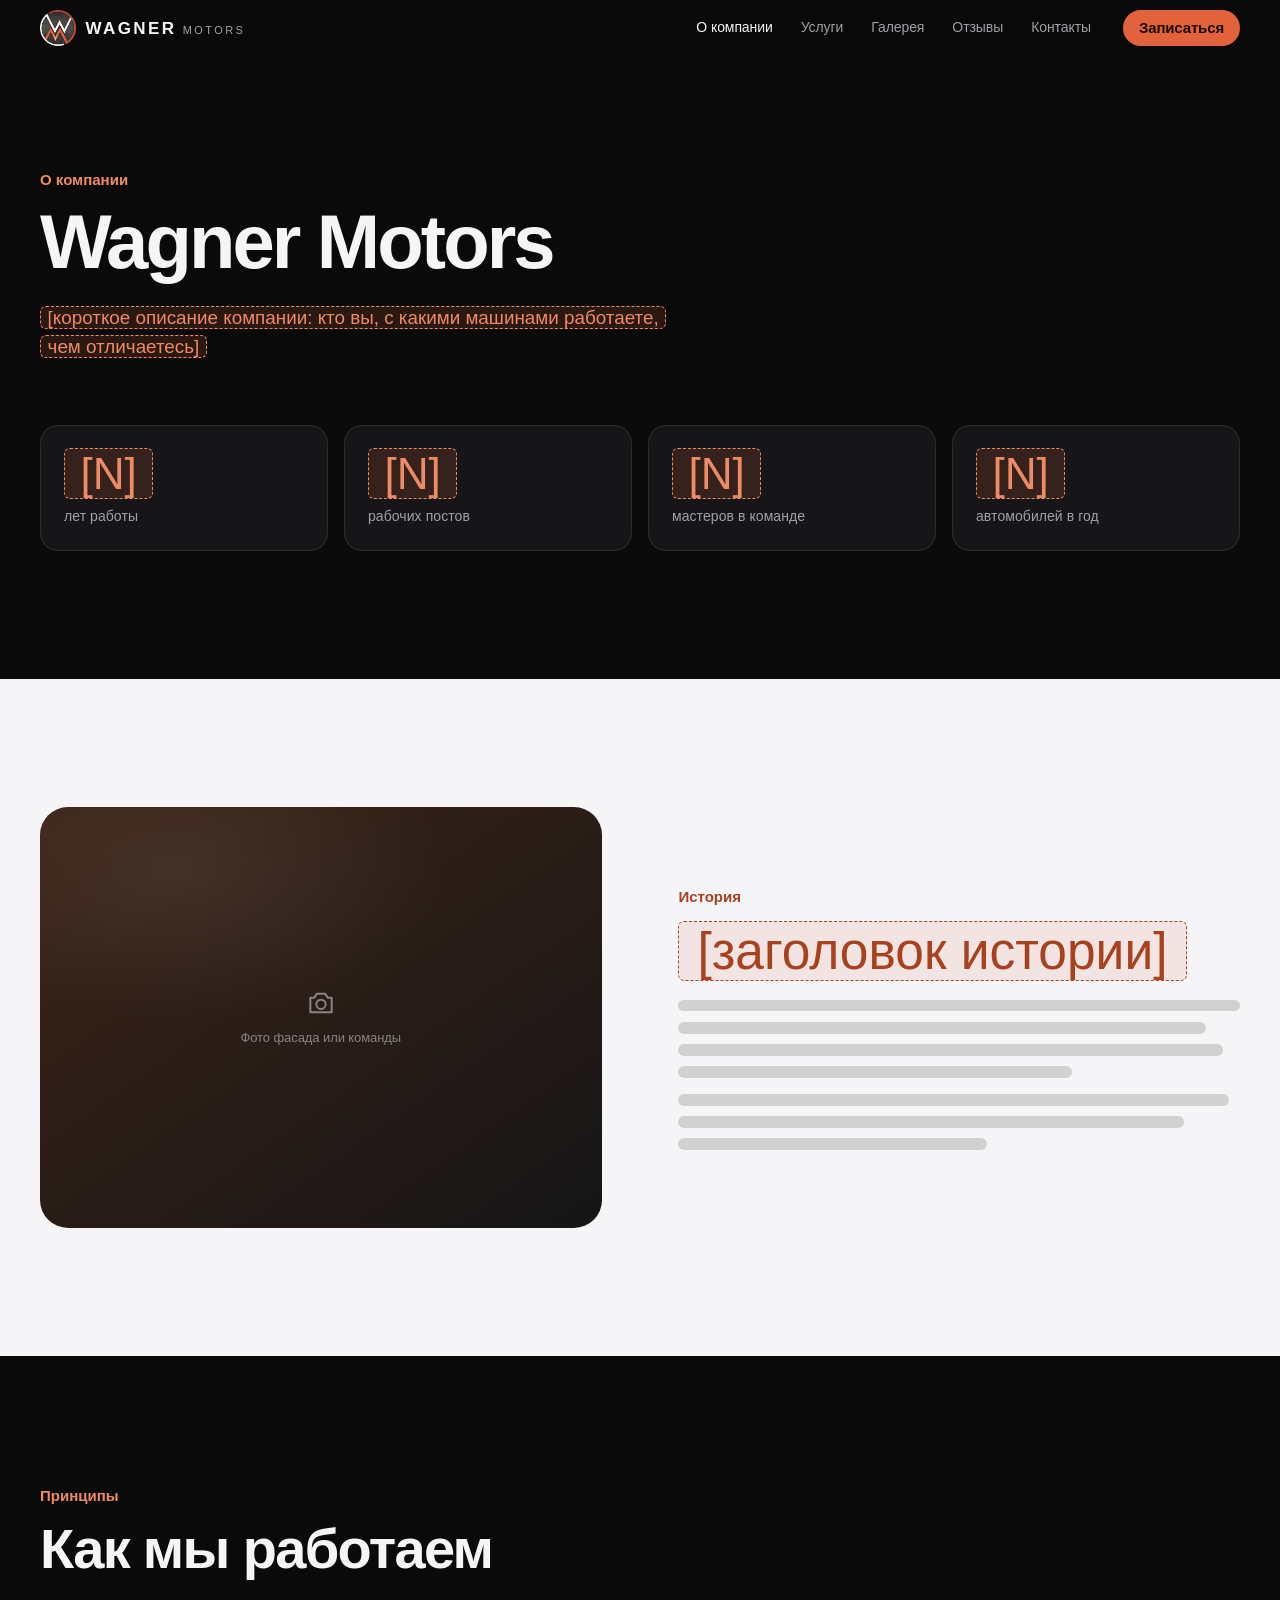
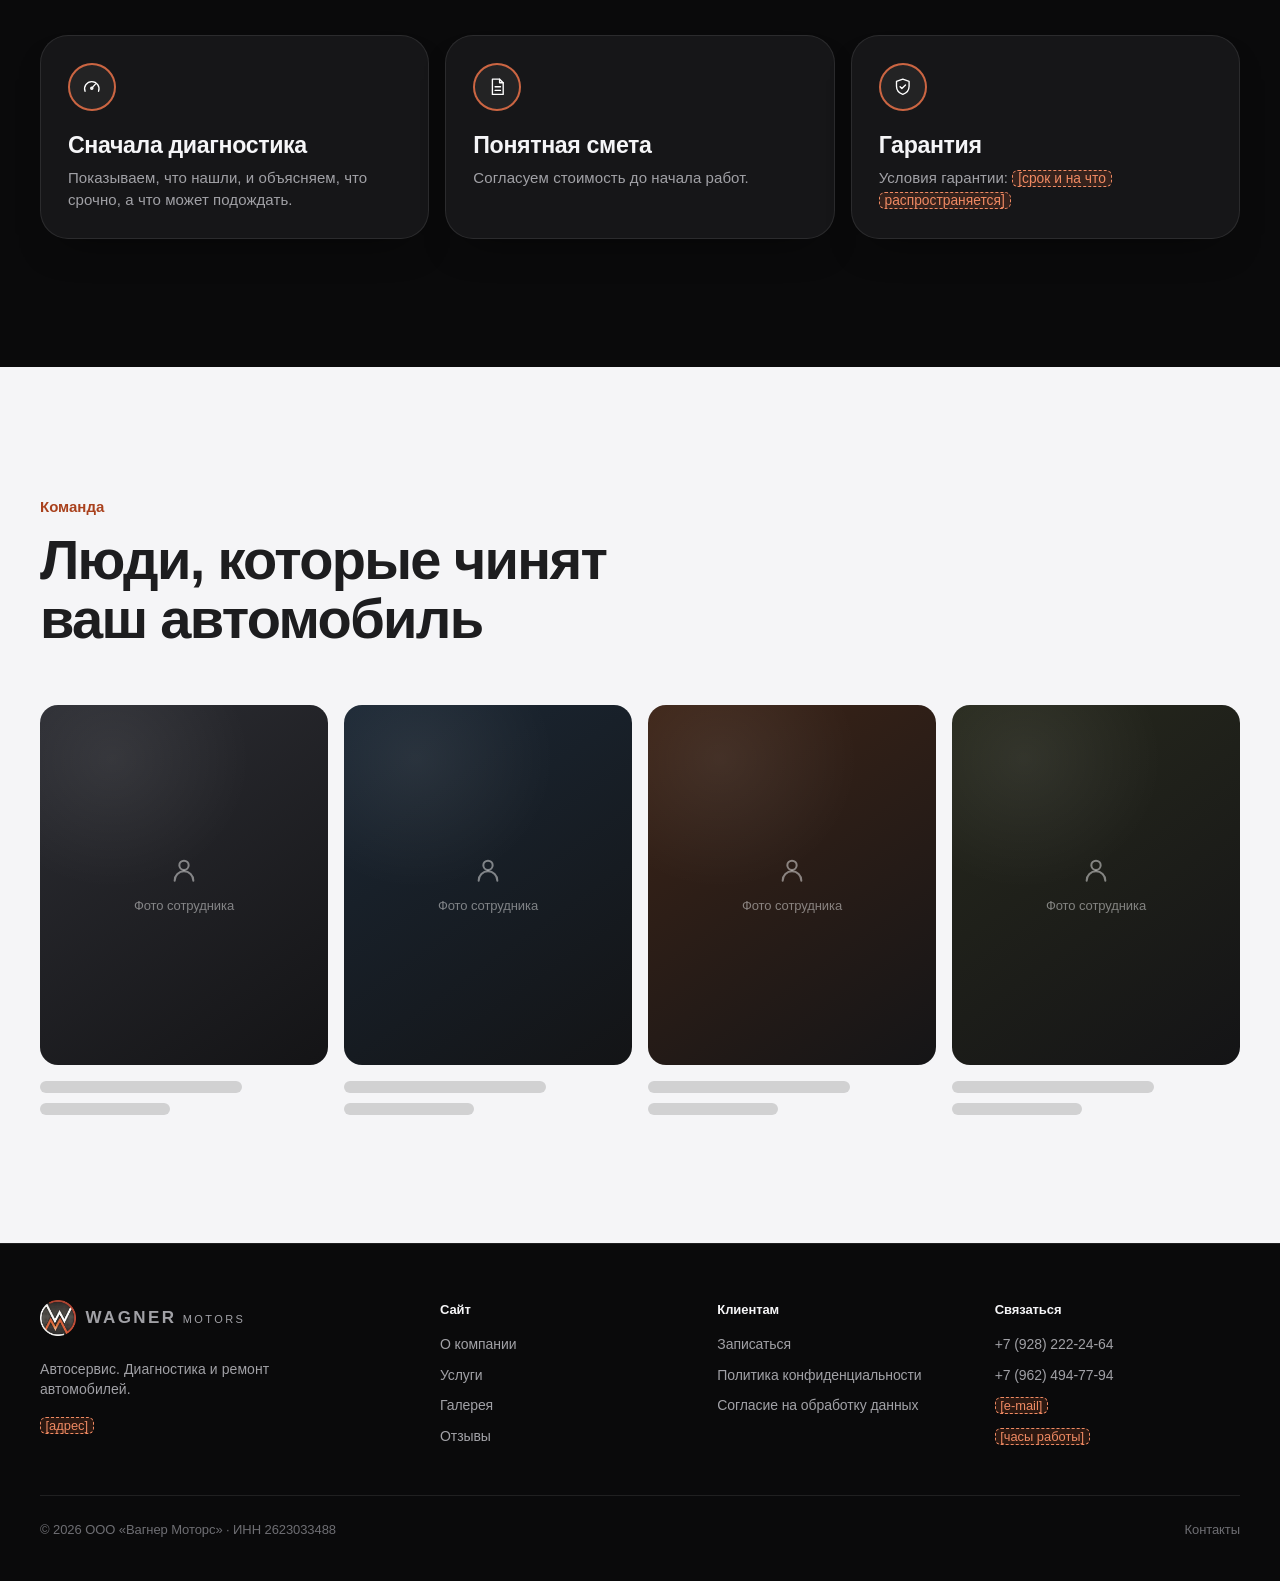
==== commit c8142256: "Реквизиты ООО «ВАГНЕР МОТОРС» в политике, согласии и подвале Co-Authored-By: Claude Opus 5.5 <norepl" ====
--- a/about.html
+++ b/about.html
@@ -132,7 +132,7 @@
       </div>
     </div>
     <div class="footer__bottom">
-      <span>© <span data-year>2026</span> Wagner Motors · <mark class="todo">[ООО / ИП, ИНН, ОГРН]</mark></span>
+      <span>© <span data-year>2026</span> ООО «Вагнер Моторс» · ИНН 2623033488</span>
       <a href="contacts.html">Контакты</a>
     </div>
   </div>
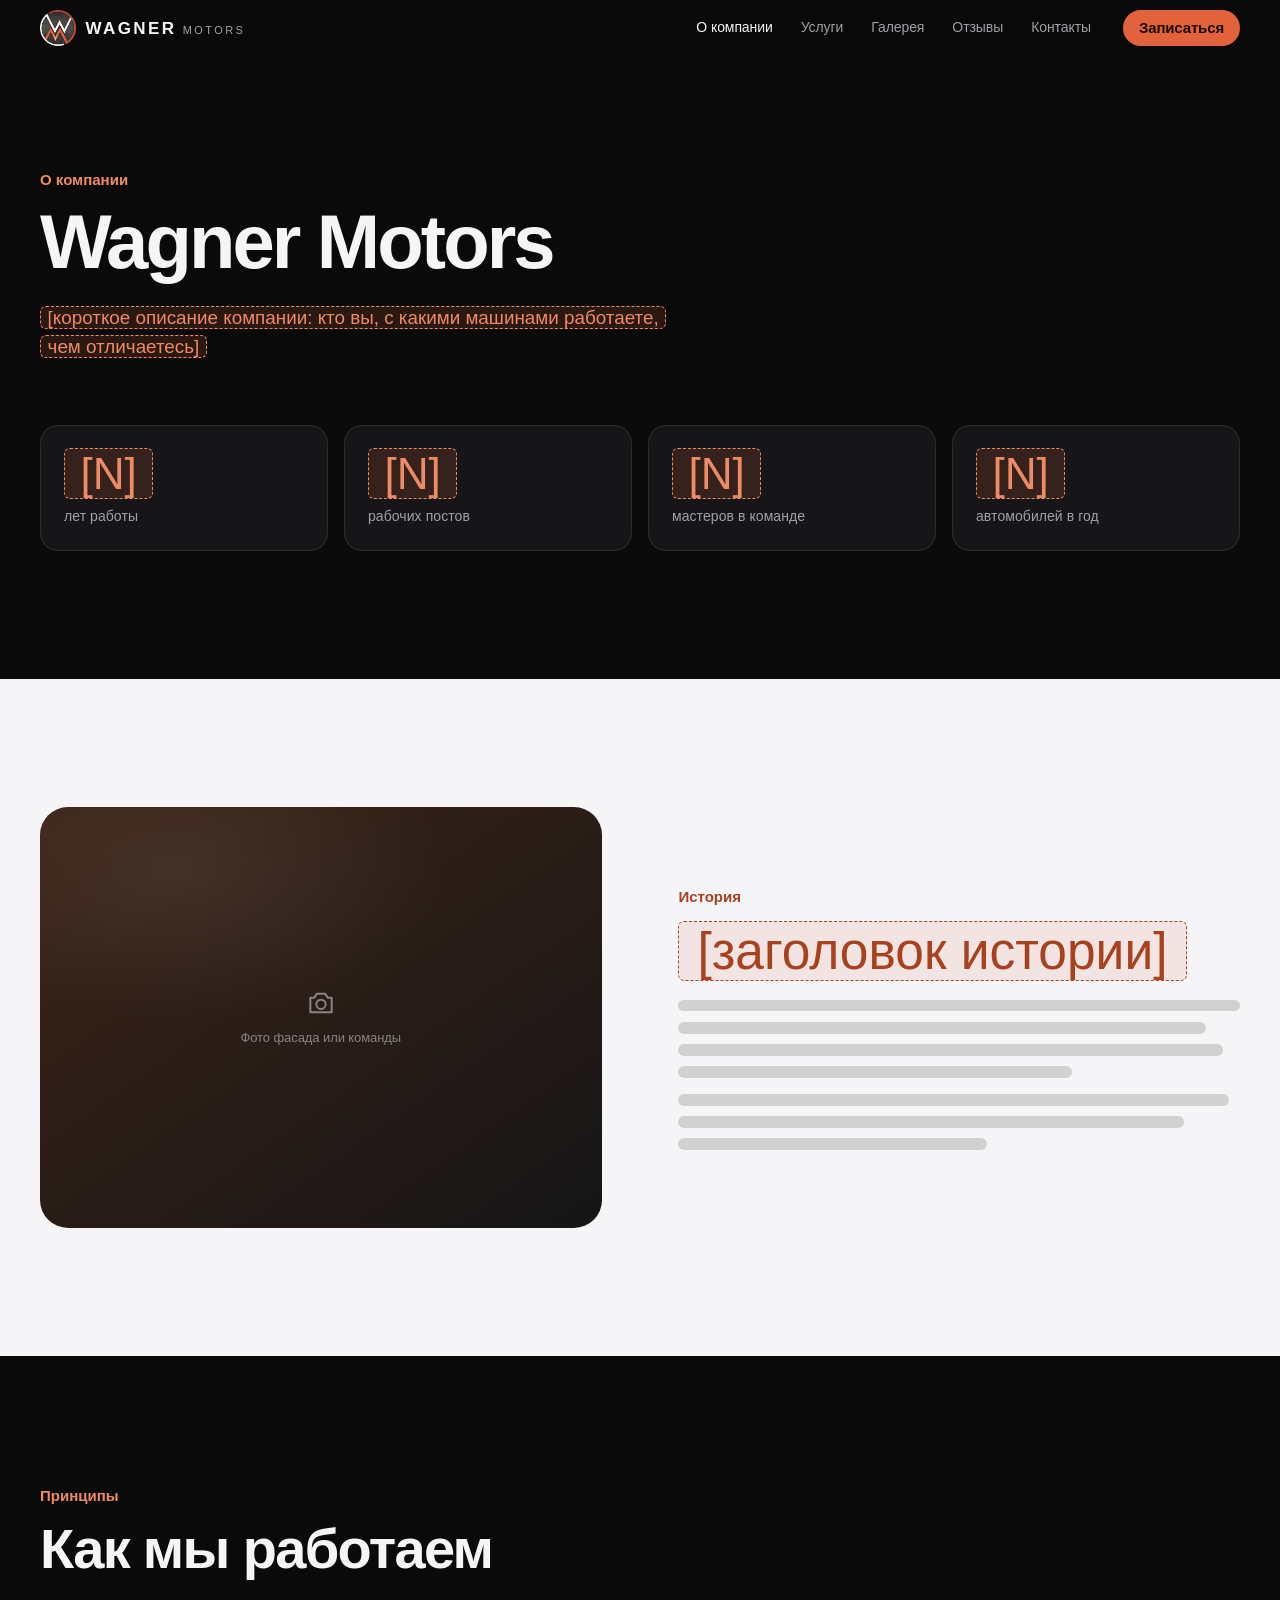
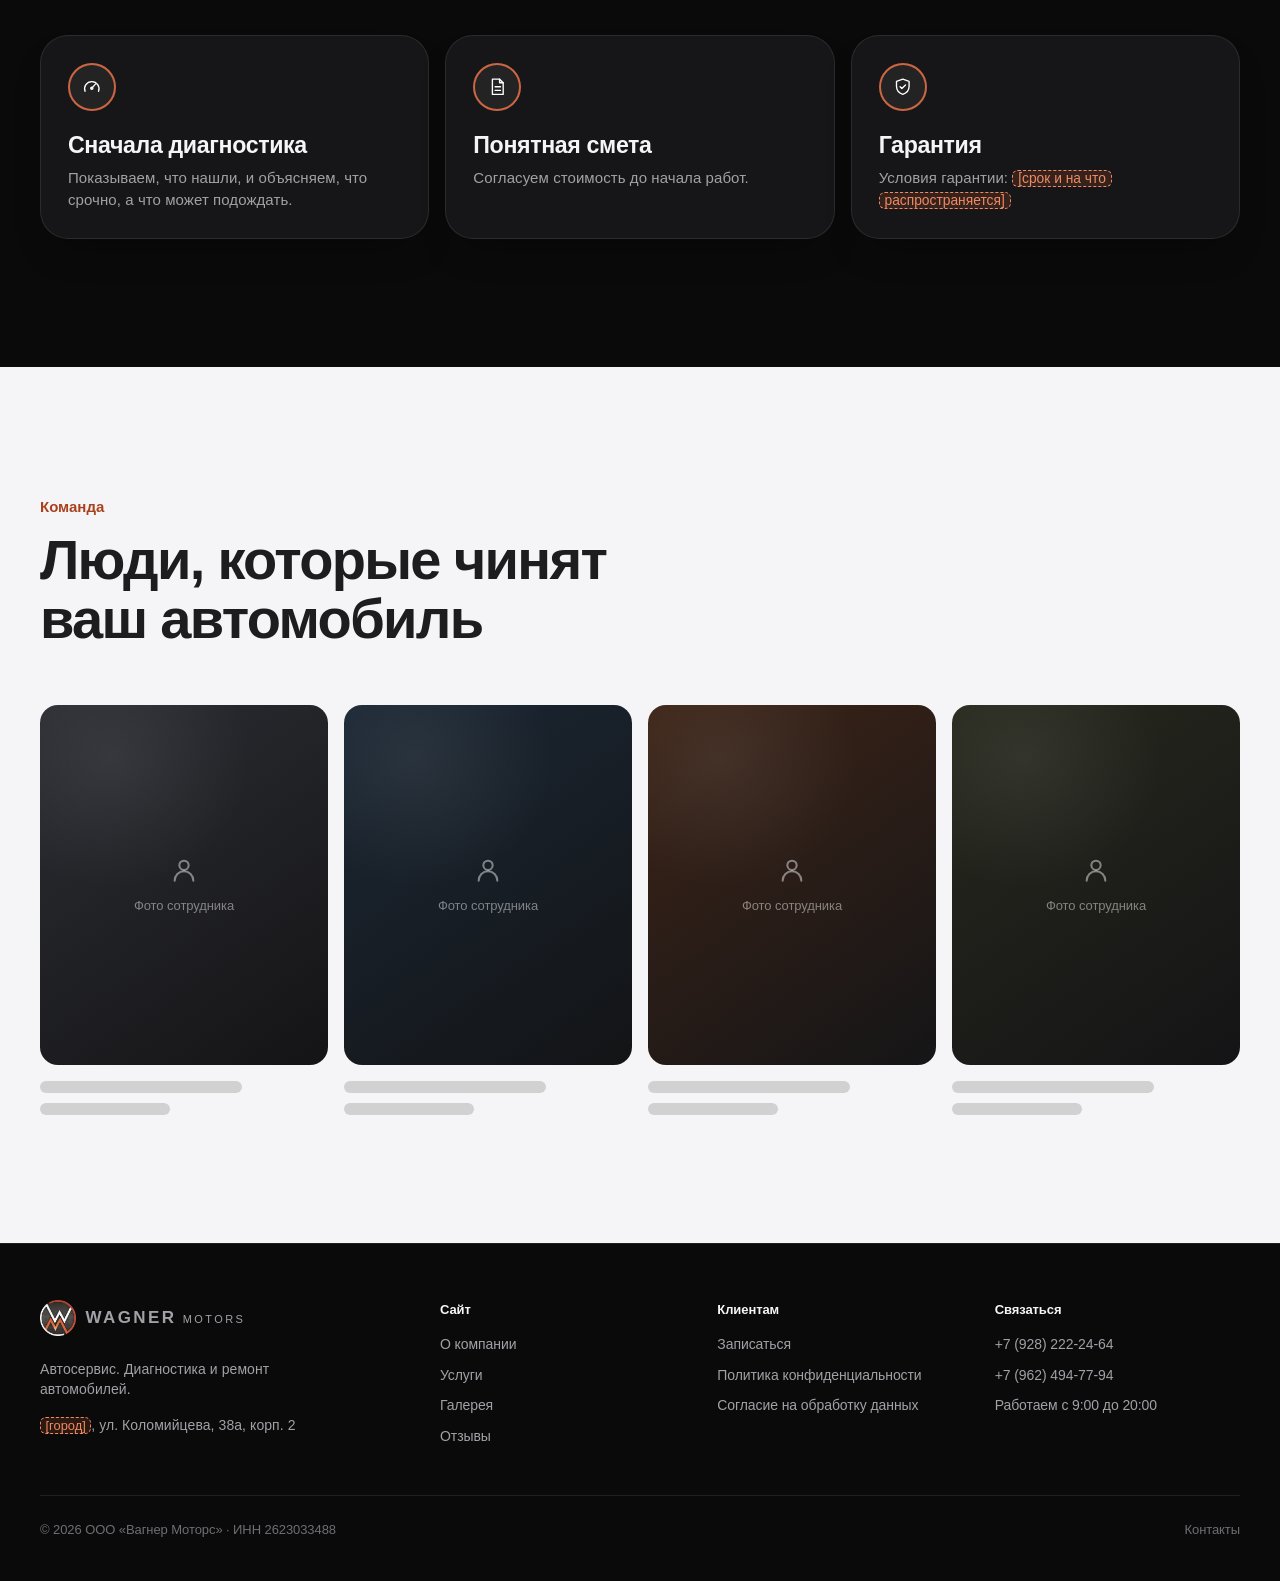
==== commit dd8fe257: "Контакты: адрес Коломийцева 38а корп. 2, часы 9–20; без e-mail; хранение заявок 1 год Co-Authored-By" ====
--- a/about.html
+++ b/about.html
@@ -101,7 +101,7 @@
       <div class="footer__brand">
         <a class="logo" href="index.html"><img class="logo__mark" src="img/logo-128.webp" alt="" width="36" height="36"><span class="logo__text"><span class="logo__word">WAGNER</span><span class="logo__sub">MOTORS</span></span></a>
         <p class="small">Автосервис. Диагностика и ремонт автомобилей.</p>
-        <p class="small"><mark class="todo">[адрес]</mark></p>
+        <p class="small"><mark class="todo">[город]</mark>, ул.&nbsp;Коломийцева, 38а, корп.&nbsp;2</p>
       </div>
       <div>
         <h4>Сайт</h4>
@@ -126,8 +126,7 @@
         <h4>Связаться</h4>
         <ul>
           <li><a href="tel:+79282222464">+7 (928) 222-24-64</a></li><li><a href="tel:+79624947794">+7 (962) 494-77-94</a></li>
-          <li><mark class="todo">[e-mail]</mark></li>
-          <li><mark class="todo">[часы работы]</mark></li>
+          <li>Работаем с 9:00 до 20:00</li>
         </ul>
       </div>
     </div>
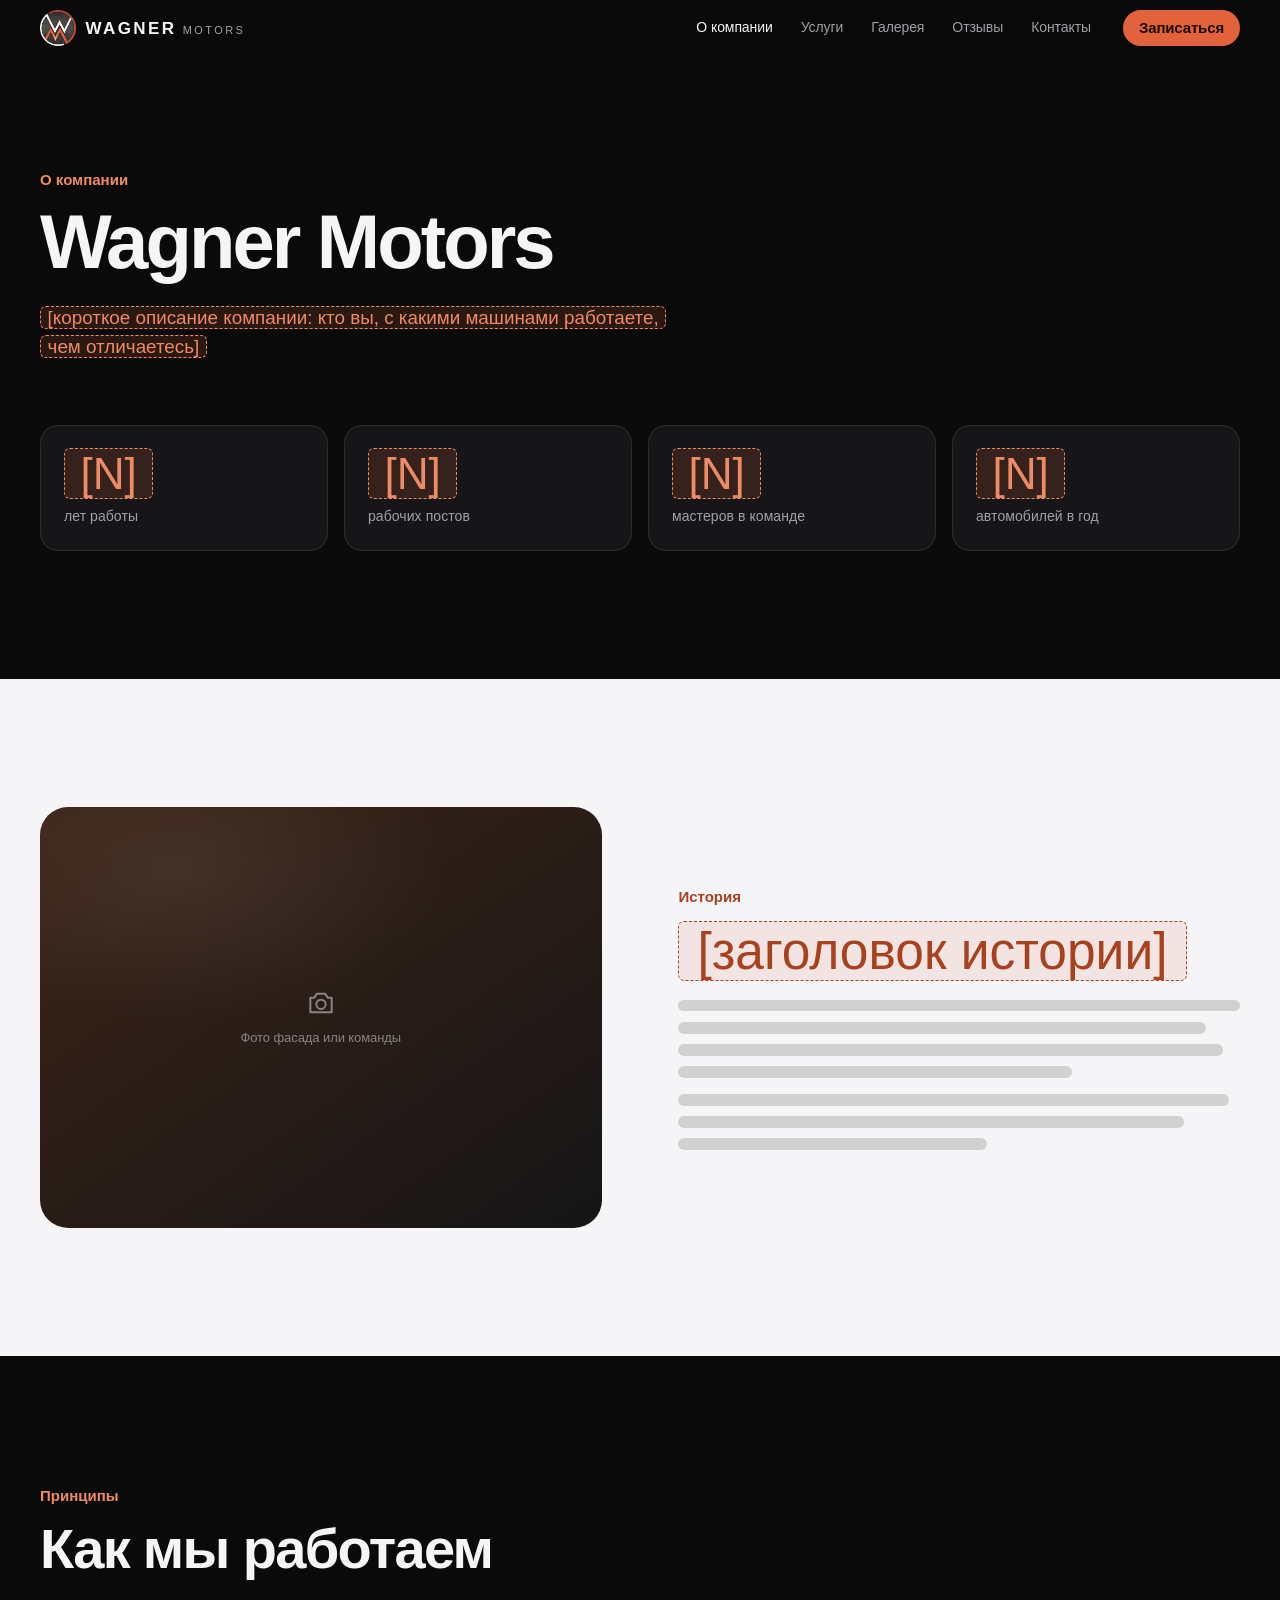
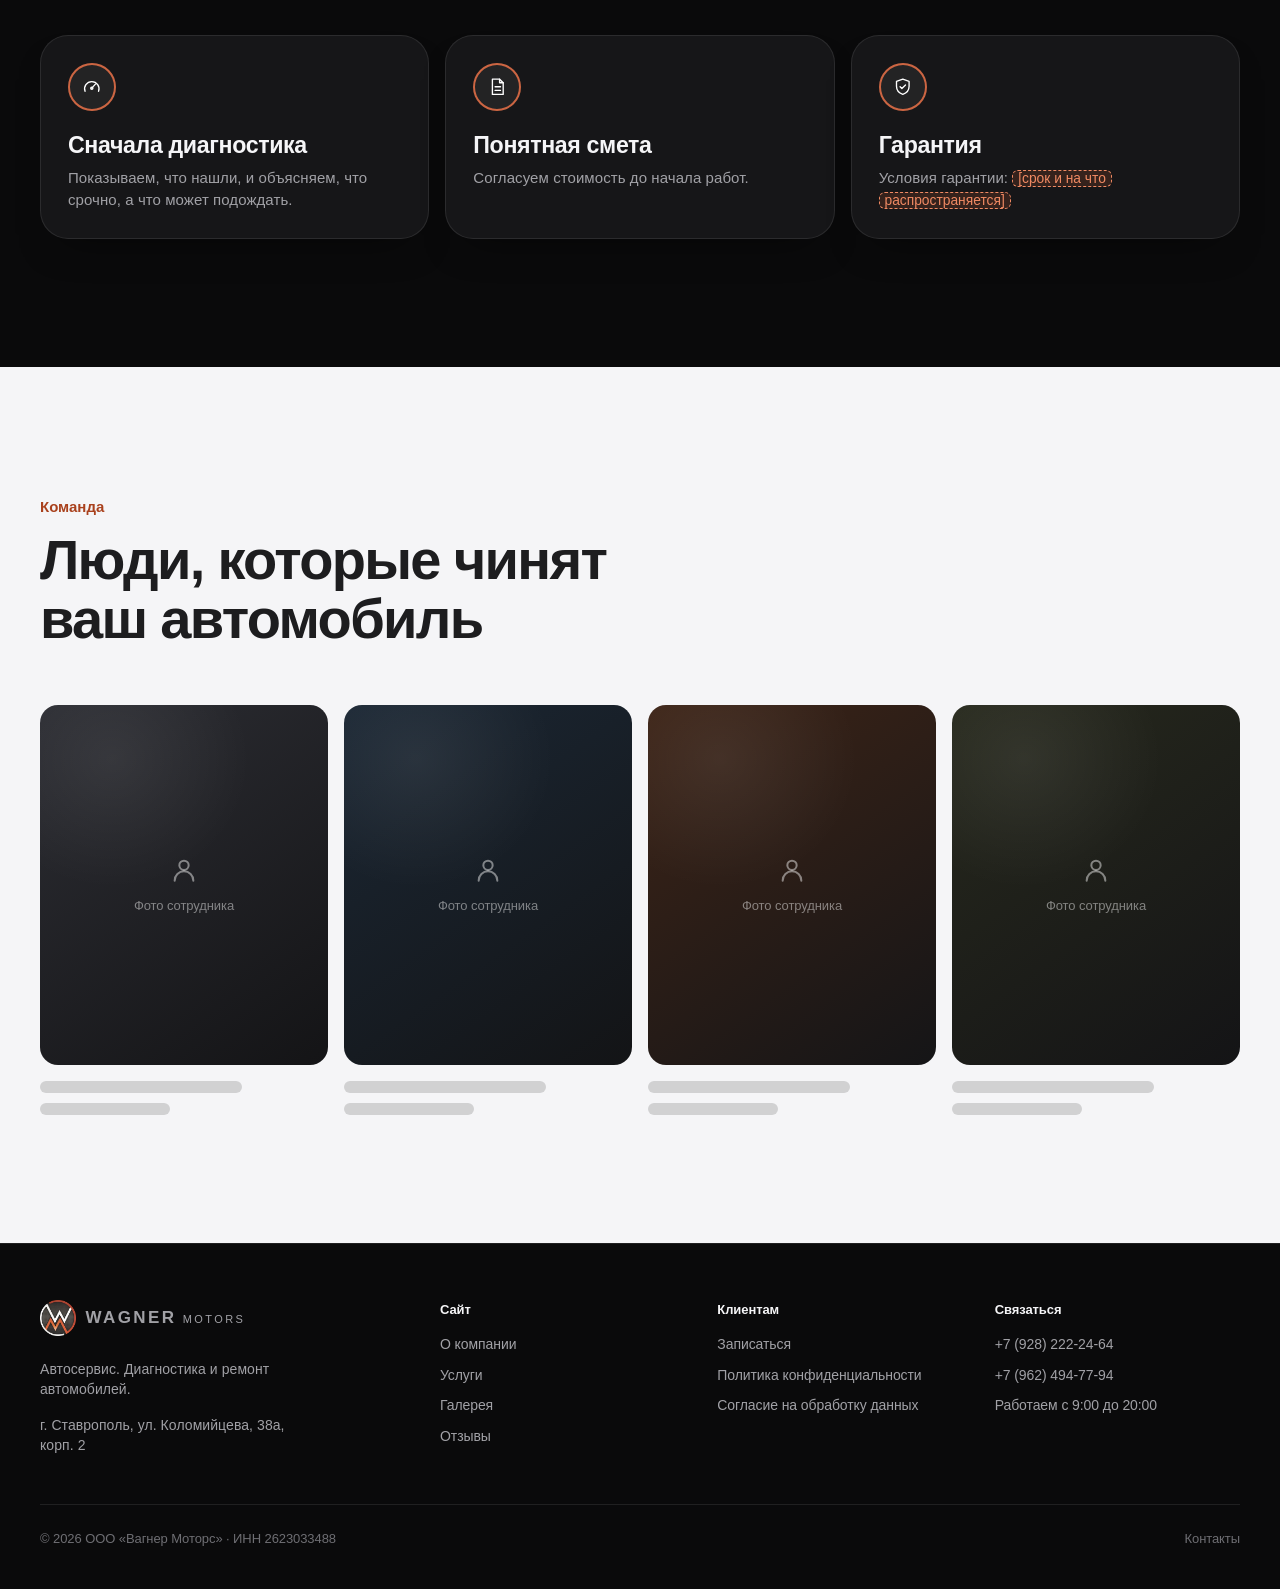
==== commit a4bcbc37: "Контакты: город Ставрополь Co-Authored-By: Claude Opus 5.5 <noreply@anthropic.com>" ====
--- a/about.html
+++ b/about.html
@@ -101,7 +101,7 @@
       <div class="footer__brand">
         <a class="logo" href="index.html"><img class="logo__mark" src="img/logo-128.webp" alt="" width="36" height="36"><span class="logo__text"><span class="logo__word">WAGNER</span><span class="logo__sub">MOTORS</span></span></a>
         <p class="small">Автосервис. Диагностика и ремонт автомобилей.</p>
-        <p class="small"><mark class="todo">[город]</mark>, ул.&nbsp;Коломийцева, 38а, корп.&nbsp;2</p>
+        <p class="small">г.&nbsp;Ставрополь, ул.&nbsp;Коломийцева, 38а, корп.&nbsp;2</p>
       </div>
       <div>
         <h4>Сайт</h4>
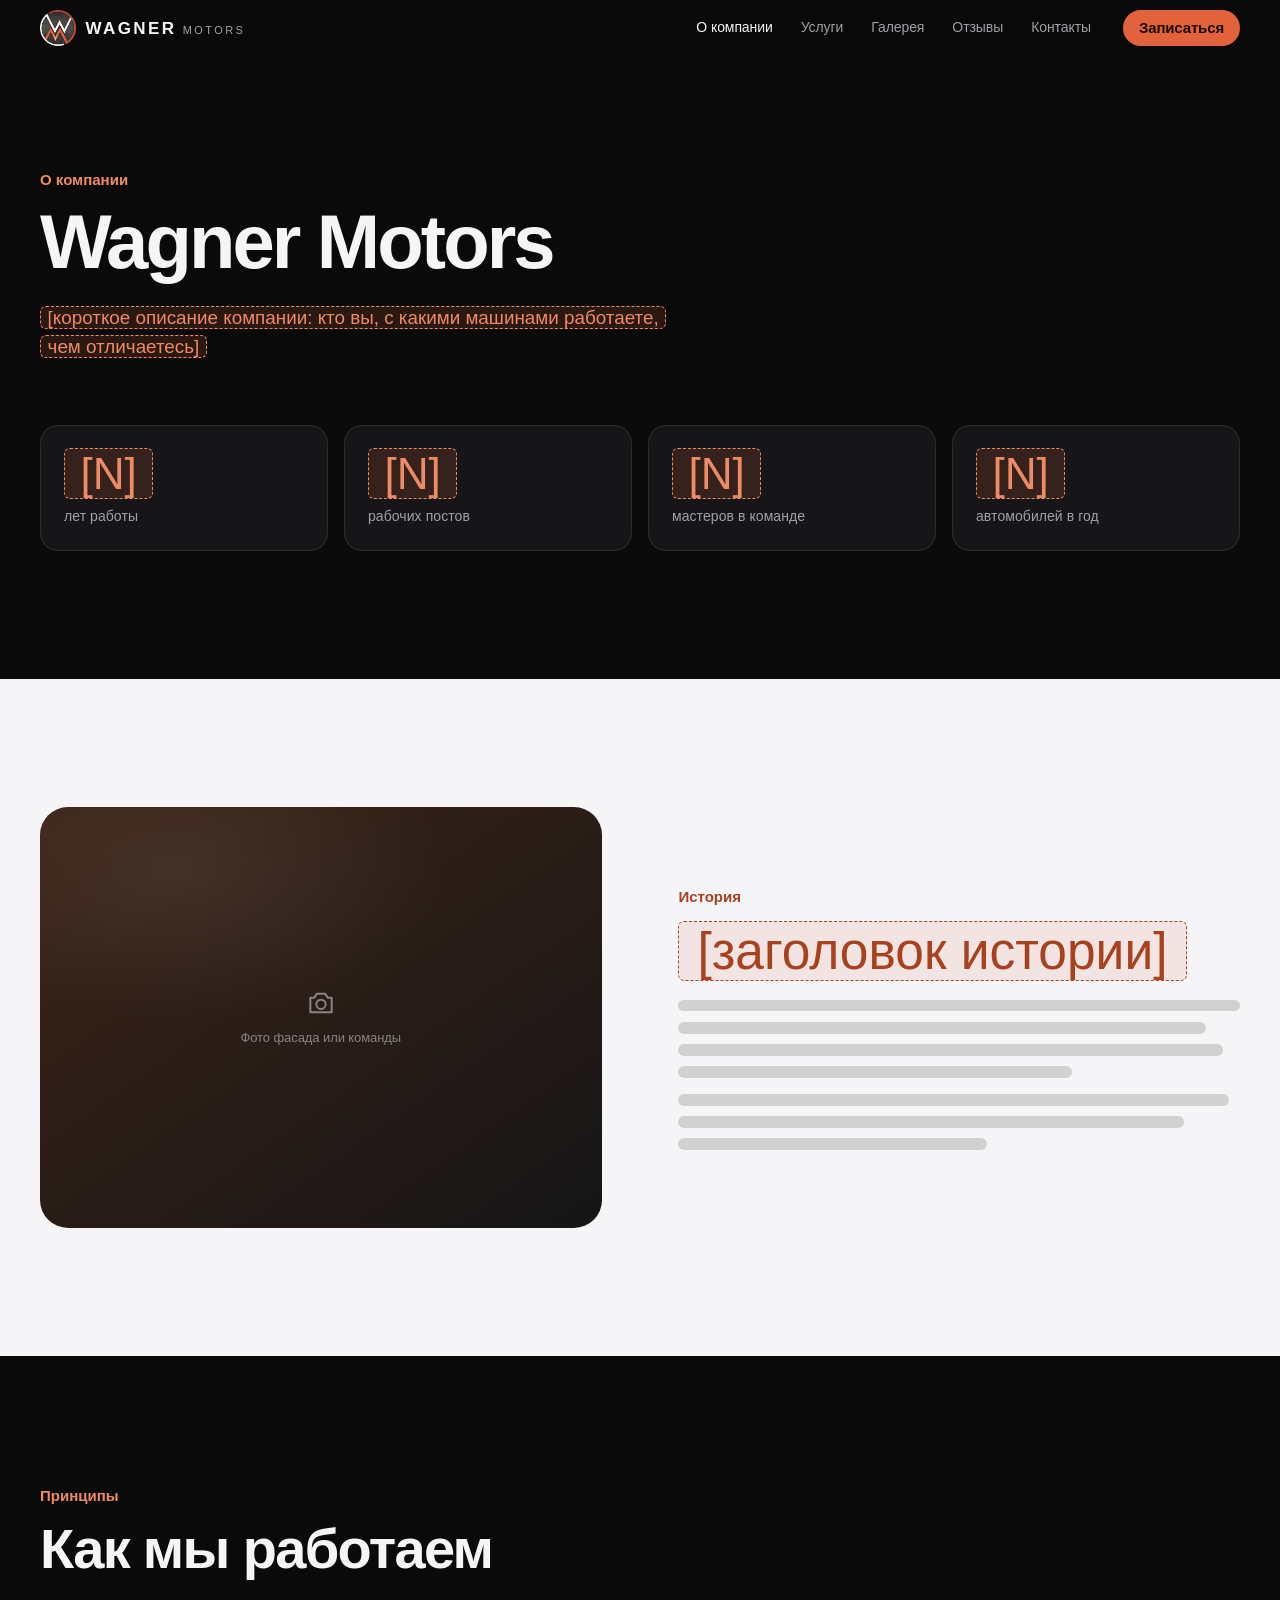
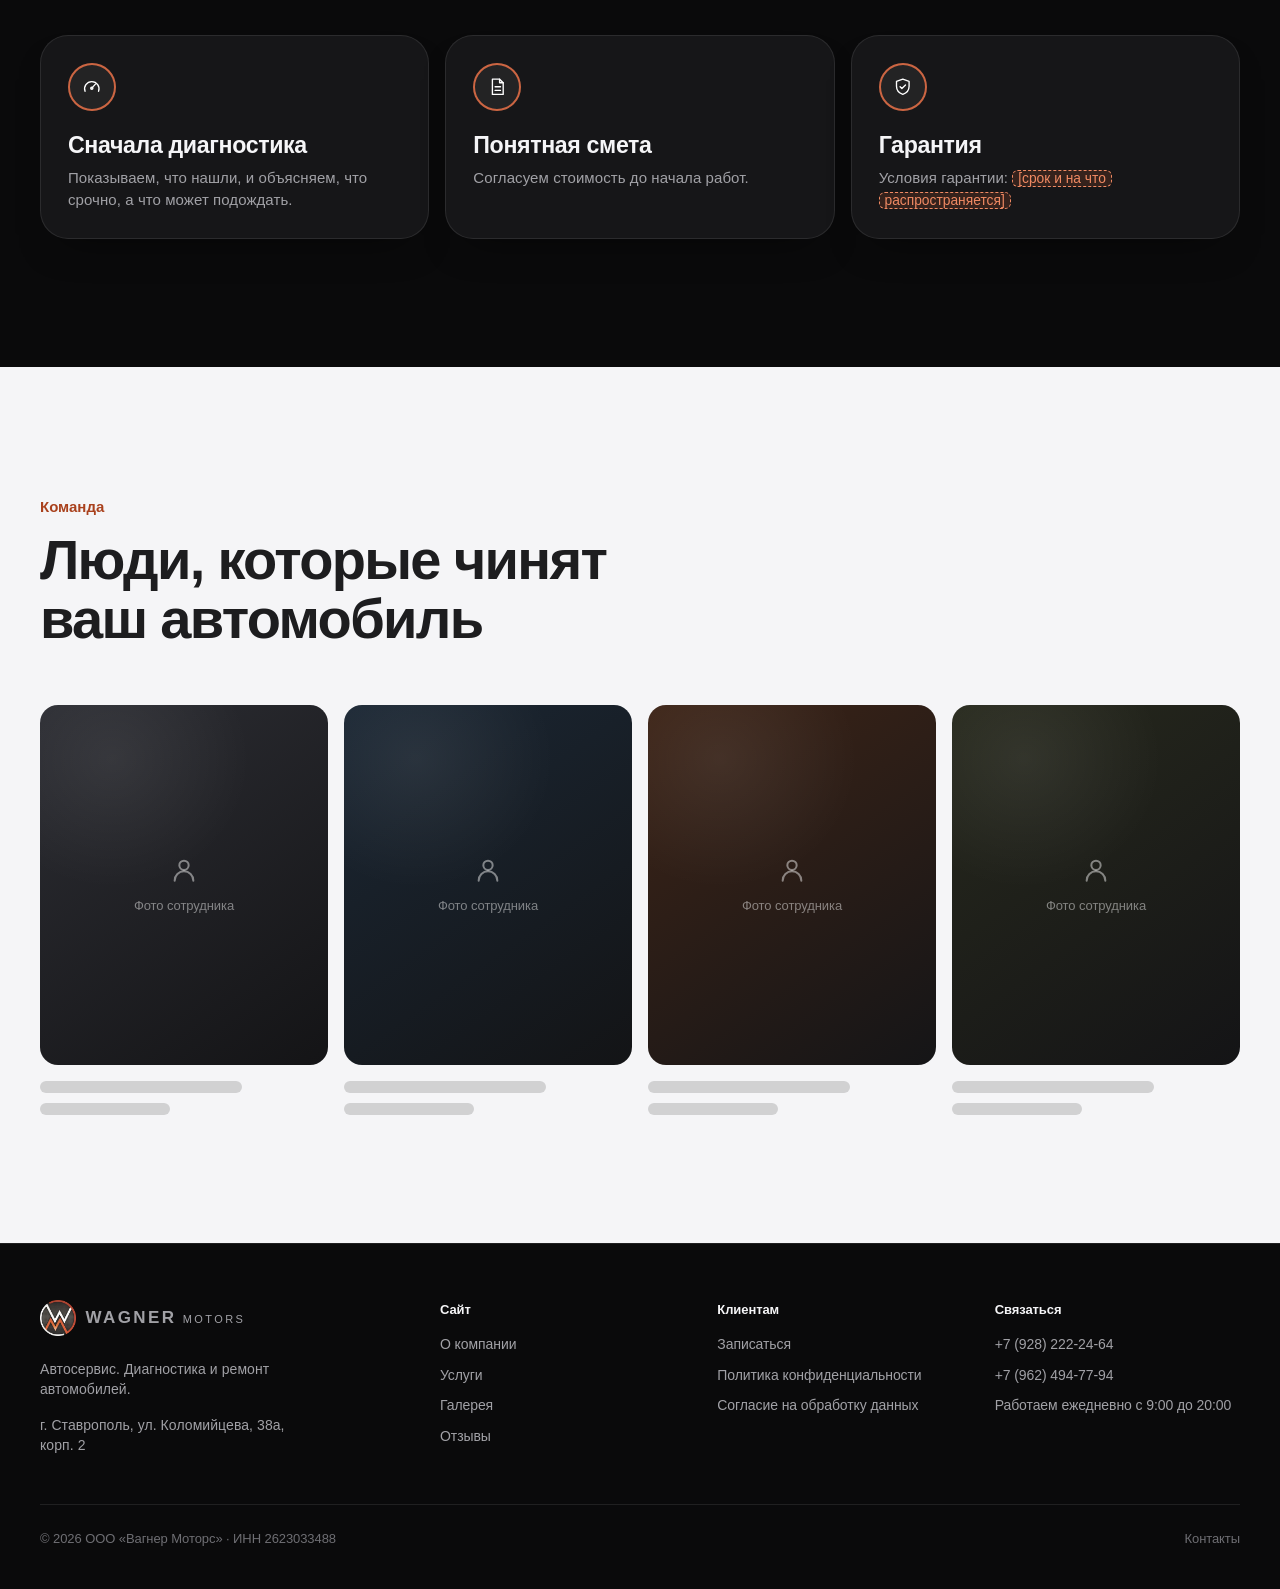
==== commit 2a7ced77: "Часы работы: ежедневно с 9:00 до 20:00 Co-Authored-By: Claude Opus 5.5 <noreply@anthropic.com>" ====
--- a/about.html
+++ b/about.html
@@ -9,7 +9,7 @@
 <meta http-equiv="Content-Security-Policy" content="default-src 'self'; script-src 'self' 'sha256-Du+OJKJSbdUgz5nrHeWWINvez6XKDDU/tyj/5c2uvwo='; style-src 'self' 'unsafe-inline'; img-src 'self' data:; font-src 'self'; connect-src 'self'; media-src 'self'; object-src 'none'; frame-src 'none'; worker-src 'none'; manifest-src 'self'; base-uri 'self'; form-action 'self'; upgrade-insecure-requests">
 <meta name="referrer" content="strict-origin-when-cross-origin">
 <link rel="icon" type="image/png" href="img/logo-64.png">
-<link rel="stylesheet" href="css/styles.css?v=0e5d24f6">
+<link rel="stylesheet" href="css/styles.css?v=10c8ef50">
 <script>document.documentElement.classList.add('js')</script>
 <script src="js/spring.js?v=8c2b770c" defer></script>
 <script src="js/main.js?v=ab957390" defer></script>
@@ -126,7 +126,7 @@
         <h4>Связаться</h4>
         <ul>
           <li><a href="tel:+79282222464">+7 (928) 222-24-64</a></li><li><a href="tel:+79624947794">+7 (962) 494-77-94</a></li>
-          <li>Работаем с 9:00 до 20:00</li>
+          <li>Работаем ежедневно с 9:00 до 20:00</li>
         </ul>
       </div>
     </div>
--- a/css/styles.css
+++ b/css/styles.css
@@ -916,6 +916,9 @@
   font-size: 0.875rem;
 }
 
+.map__links { display: flex; gap: 0.5rem; flex-wrap: wrap; }
+.map__card .btn--ghost { background: rgba(255, 255, 255, 0.08); color: #f5f5f7; box-shadow: none; }
+
 .cta {
   display: flex;
   flex-wrap: wrap;
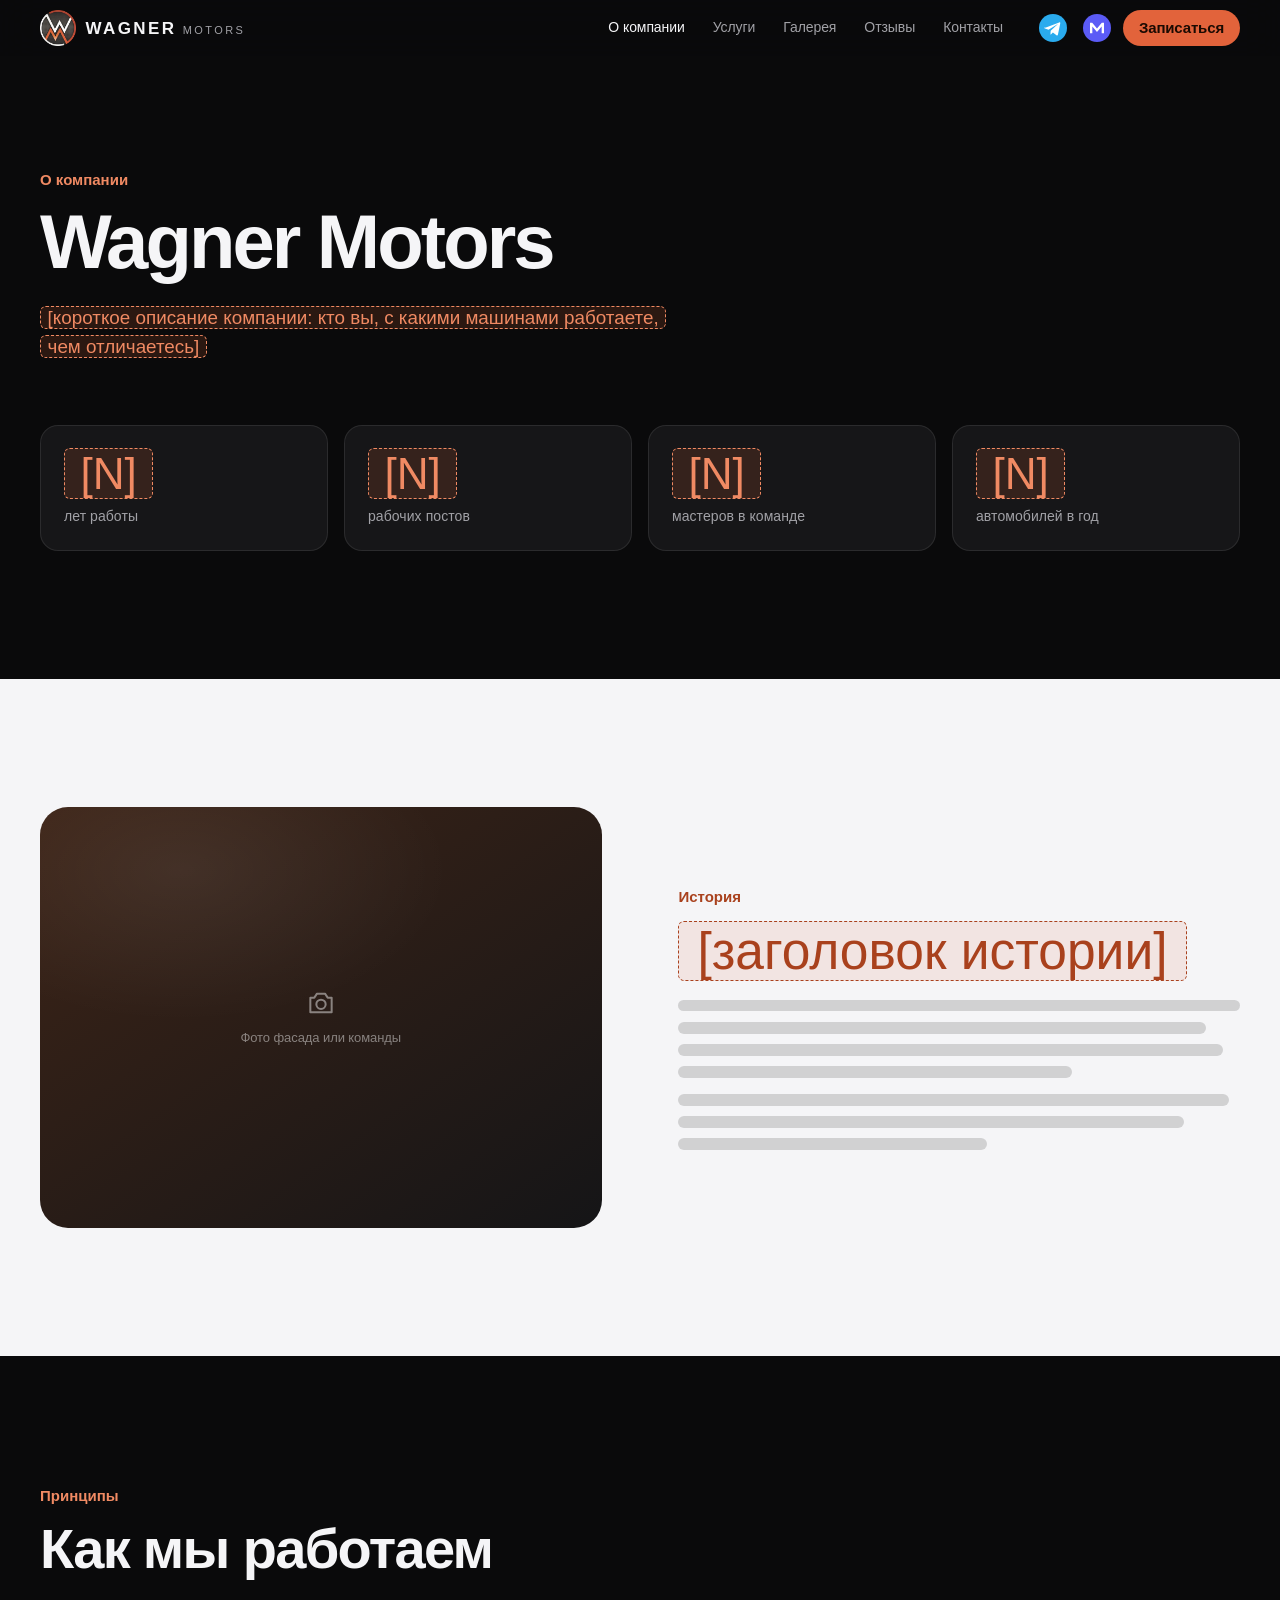
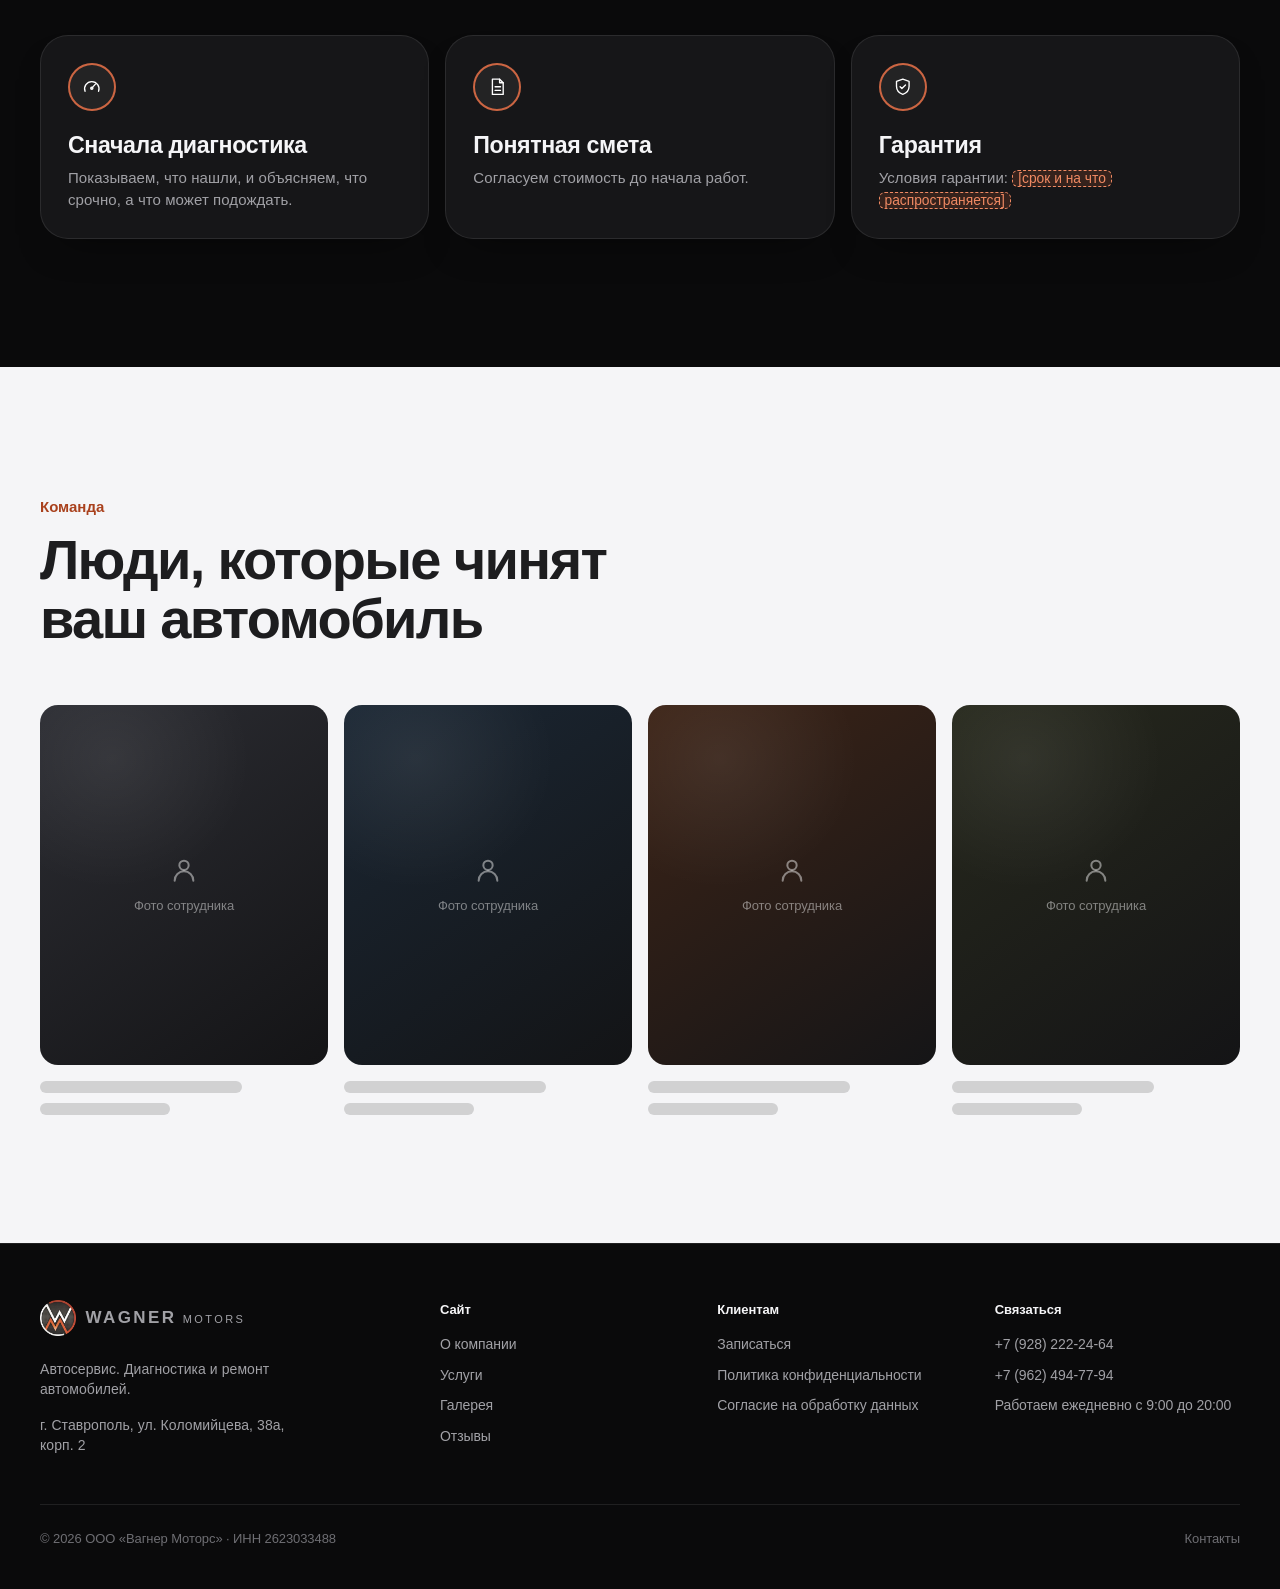
==== commit 2349f395: "Мессенджеры: кнопка MAX (ссылка временная) и иконки Telegram/MAX в шапке Co-Authored-By: Claude Opus" ====
--- a/about.html
+++ b/about.html
@@ -9,7 +9,7 @@
 <meta http-equiv="Content-Security-Policy" content="default-src 'self'; script-src 'self' 'sha256-Du+OJKJSbdUgz5nrHeWWINvez6XKDDU/tyj/5c2uvwo='; style-src 'self' 'unsafe-inline'; img-src 'self' data:; font-src 'self'; connect-src 'self'; media-src 'self'; object-src 'none'; frame-src 'none'; worker-src 'none'; manifest-src 'self'; base-uri 'self'; form-action 'self'; upgrade-insecure-requests">
 <meta name="referrer" content="strict-origin-when-cross-origin">
 <link rel="icon" type="image/png" href="img/logo-64.png">
-<link rel="stylesheet" href="css/styles.css?v=10c8ef50">
+<link rel="stylesheet" href="css/styles.css?v=d6e422ea">
 <script>document.documentElement.classList.add('js')</script>
 <script src="js/spring.js?v=8c2b770c" defer></script>
 <script src="js/main.js?v=ab957390" defer></script>
@@ -24,6 +24,8 @@
     <nav class="nav__links" aria-label="Основное меню"><a href="about.html" aria-current="page">О компании</a><a href="services.html">Услуги</a><a href="gallery.html">Галерея</a><a href="reviews.html">Отзывы</a><a href="contacts.html">Контакты</a></nav>
     <div class="nav__actions">
       
+      <a class="nav-msg" href="https://t.me/+79624947794" target="_blank" rel="noopener" aria-label="Написать в Telegram"><svg class="msg__icon" viewBox="0 0 24 24" aria-hidden="true"><circle cx="12" cy="12" r="12" fill="#2AABEE"/><path fill="#fff" d="M5.4 11.8 17.3 7.2c.6-.2 1.1.1.9 1l-2 9.5c-.1.7-.6.8-1.2.5l-3.1-2.3-1.5 1.4c-.2.2-.3.3-.6.3l.2-3.2 5.8-5.3c.3-.2-.1-.4-.4-.2l-7.2 4.5-3.1-1c-.7-.2-.7-.7.1-1z"/></svg></a>
+      <a class="nav-msg" href="https://max.ru/" target="_blank" rel="noopener" aria-label="Написать в MAX"><svg class="msg__icon" viewBox="0 0 24 24" aria-hidden="true"><circle cx="12" cy="12" r="12" fill="#5B5BF6"/><path fill="#fff" d="M6 16.5V7.5h1.9l4.1 5 4.1-5H18v9h-2v-5.8l-4 4.8-4-4.8v5.8z"/></svg></a>
       <a class="btn btn--primary btn--sm nav__cta" href="booking.html">Записаться</a>
       <button class="icon-btn burger" type="button" aria-label="Открыть меню" aria-expanded="false" aria-controls="menu"><span class="burger__lines"></span></button>
     </div>
--- a/css/styles.css
+++ b/css/styles.css
@@ -287,6 +287,12 @@
 .nav__links a { transition: color 0.2s; }
 .nav__links a:hover, .nav__links a[aria-current="page"] { color: var(--text); }
 .nav__actions { display: flex; align-items: center; gap: 0.5rem; }
+
+/* Круглые иконки мессенджеров в шапке */
+.nav-msg { display: grid; place-items: center; width: 2.25rem; height: 2.25rem; border-radius: 50%; flex: none; transition: transform 100ms ease-out, opacity 0.2s; -webkit-tap-highlight-color: transparent; }
+.nav-msg .msg__icon { width: 1.75rem; height: 1.75rem; }
+.nav-msg:hover { opacity: 0.85; }
+.nav-msg:active { transform: scale(0.9); }
 
 .cart-btn__badge {
   position: absolute;
@@ -878,6 +884,25 @@
 .contact dt { font-size: 0.8125rem; color: var(--text-2); }
 .contact dd { margin-top: 0.15rem; font-weight: 600; }
 
+.msgs { display: flex; flex-wrap: wrap; gap: 0.5rem; margin-top: 0.35rem; }
+.msg {
+  display: inline-flex;
+  align-items: center;
+  gap: 0.5rem;
+  min-height: 2.5rem;
+  padding: 0 1rem 0 0.4rem;
+  border-radius: var(--radius-pill);
+  background: var(--surface-2);
+  box-shadow: inset 0 0 0 1px var(--line);
+  font-weight: 600;
+  font-size: 0.9375rem;
+  transition: transform 100ms ease-out, box-shadow 0.2s;
+  -webkit-tap-highlight-color: transparent;
+}
+.msg:hover { box-shadow: inset 0 0 0 1px var(--line-strong); }
+.msg:active { transform: scale(0.96); }
+.msg__icon { width: 1.75rem; height: 1.75rem; flex: none; }
+
 .map {
   position: relative;
   min-height: 22rem;
